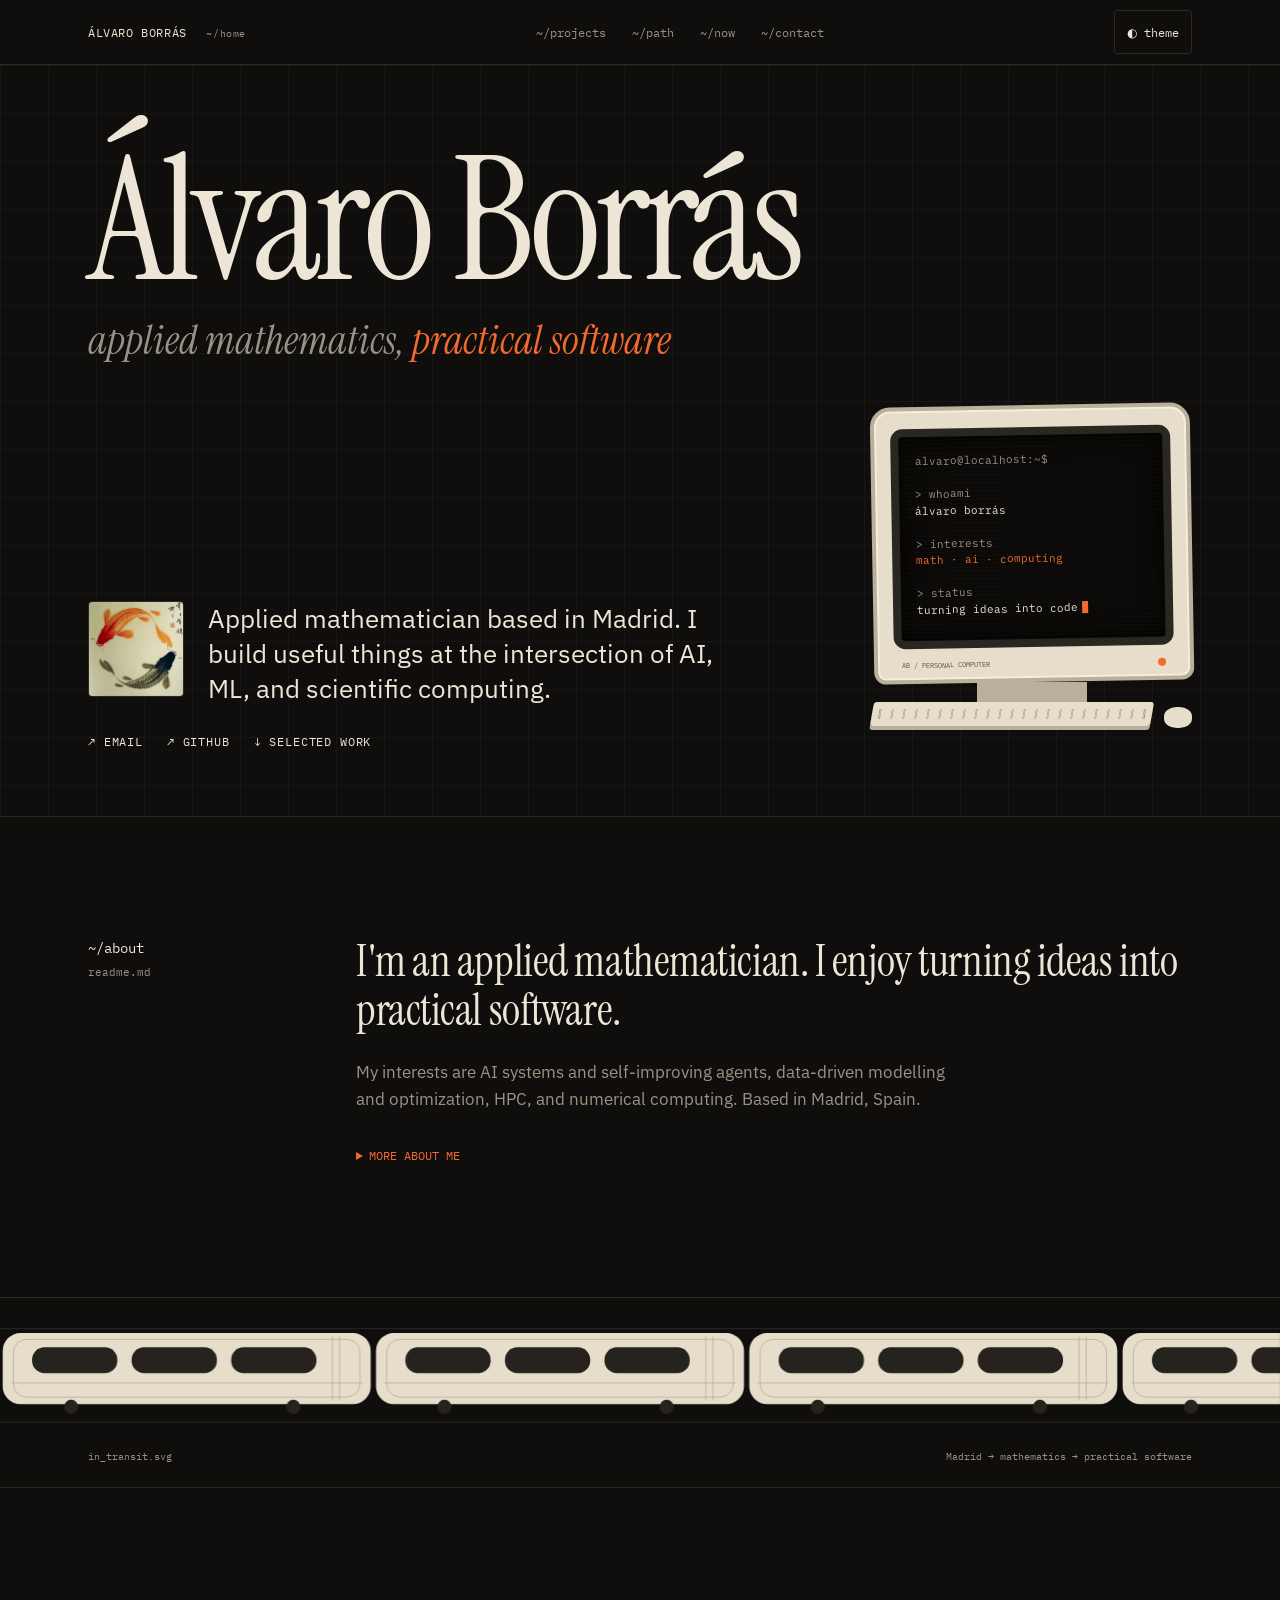
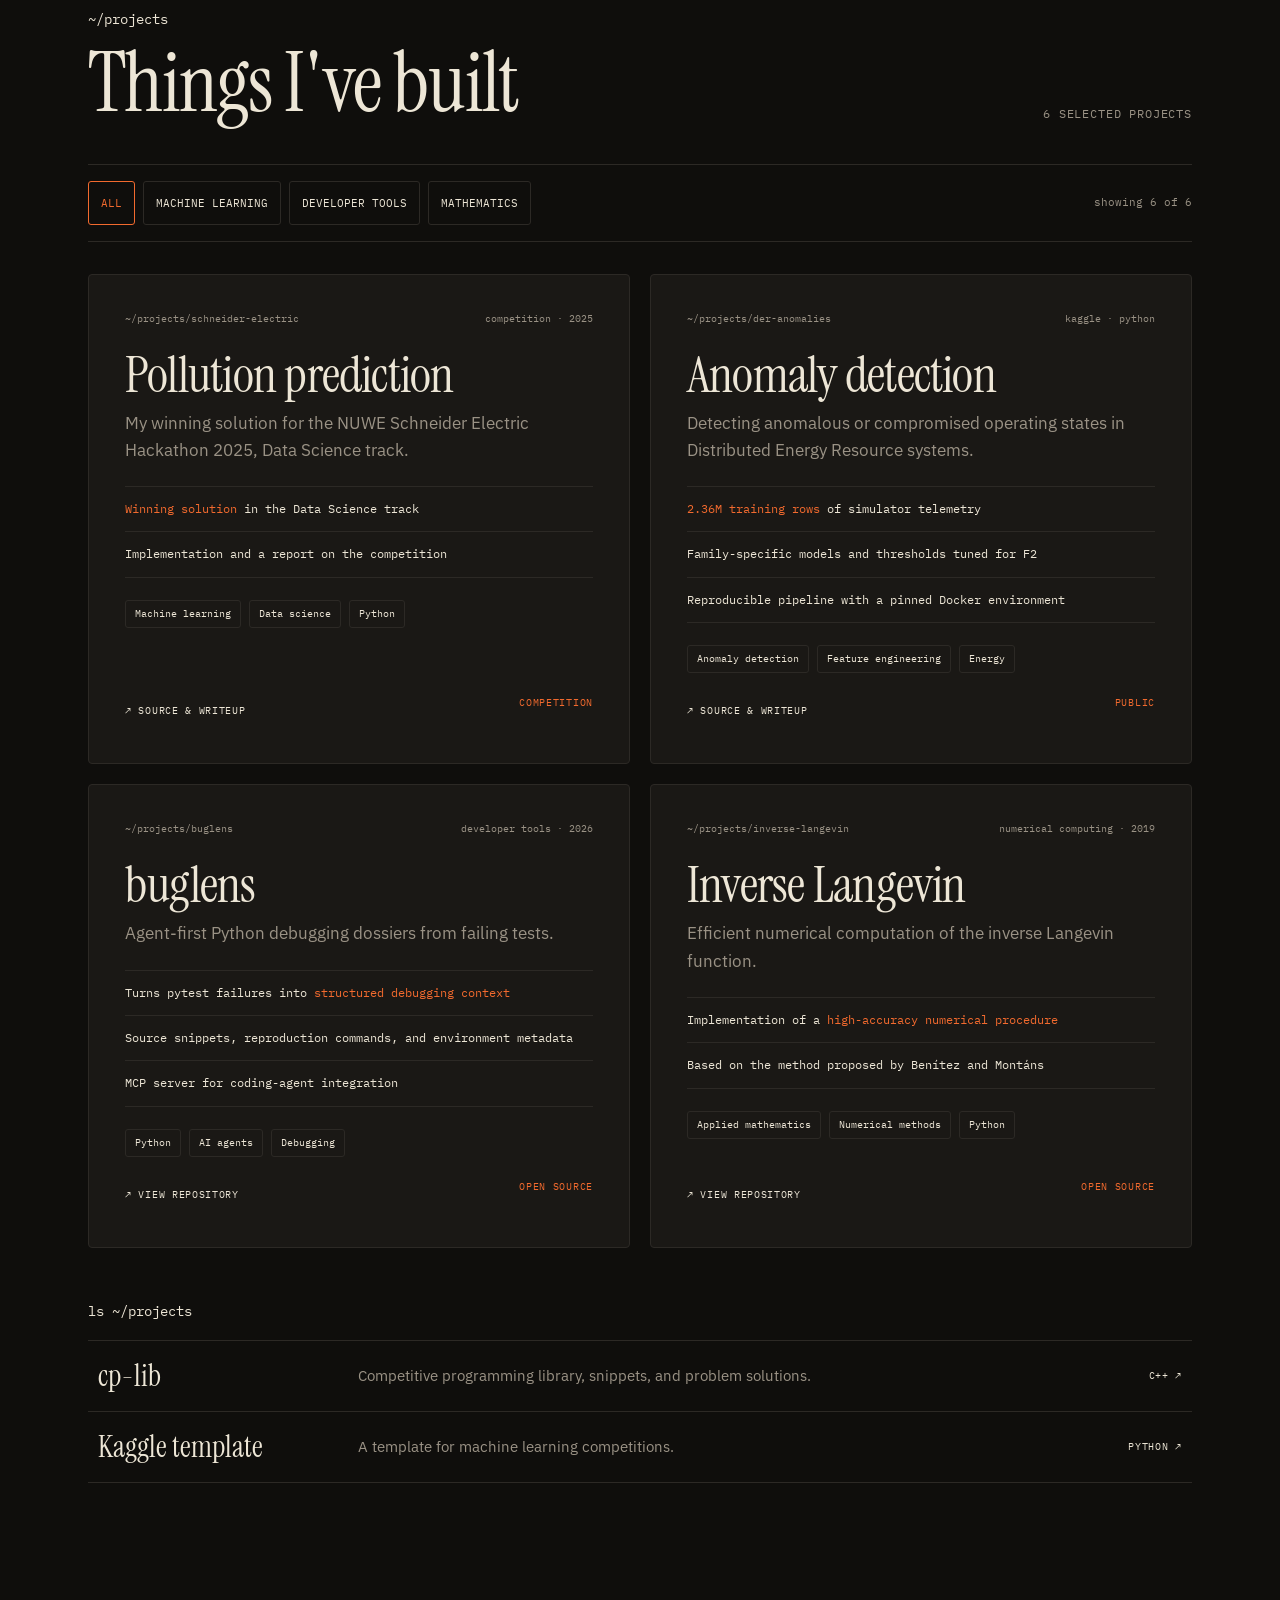
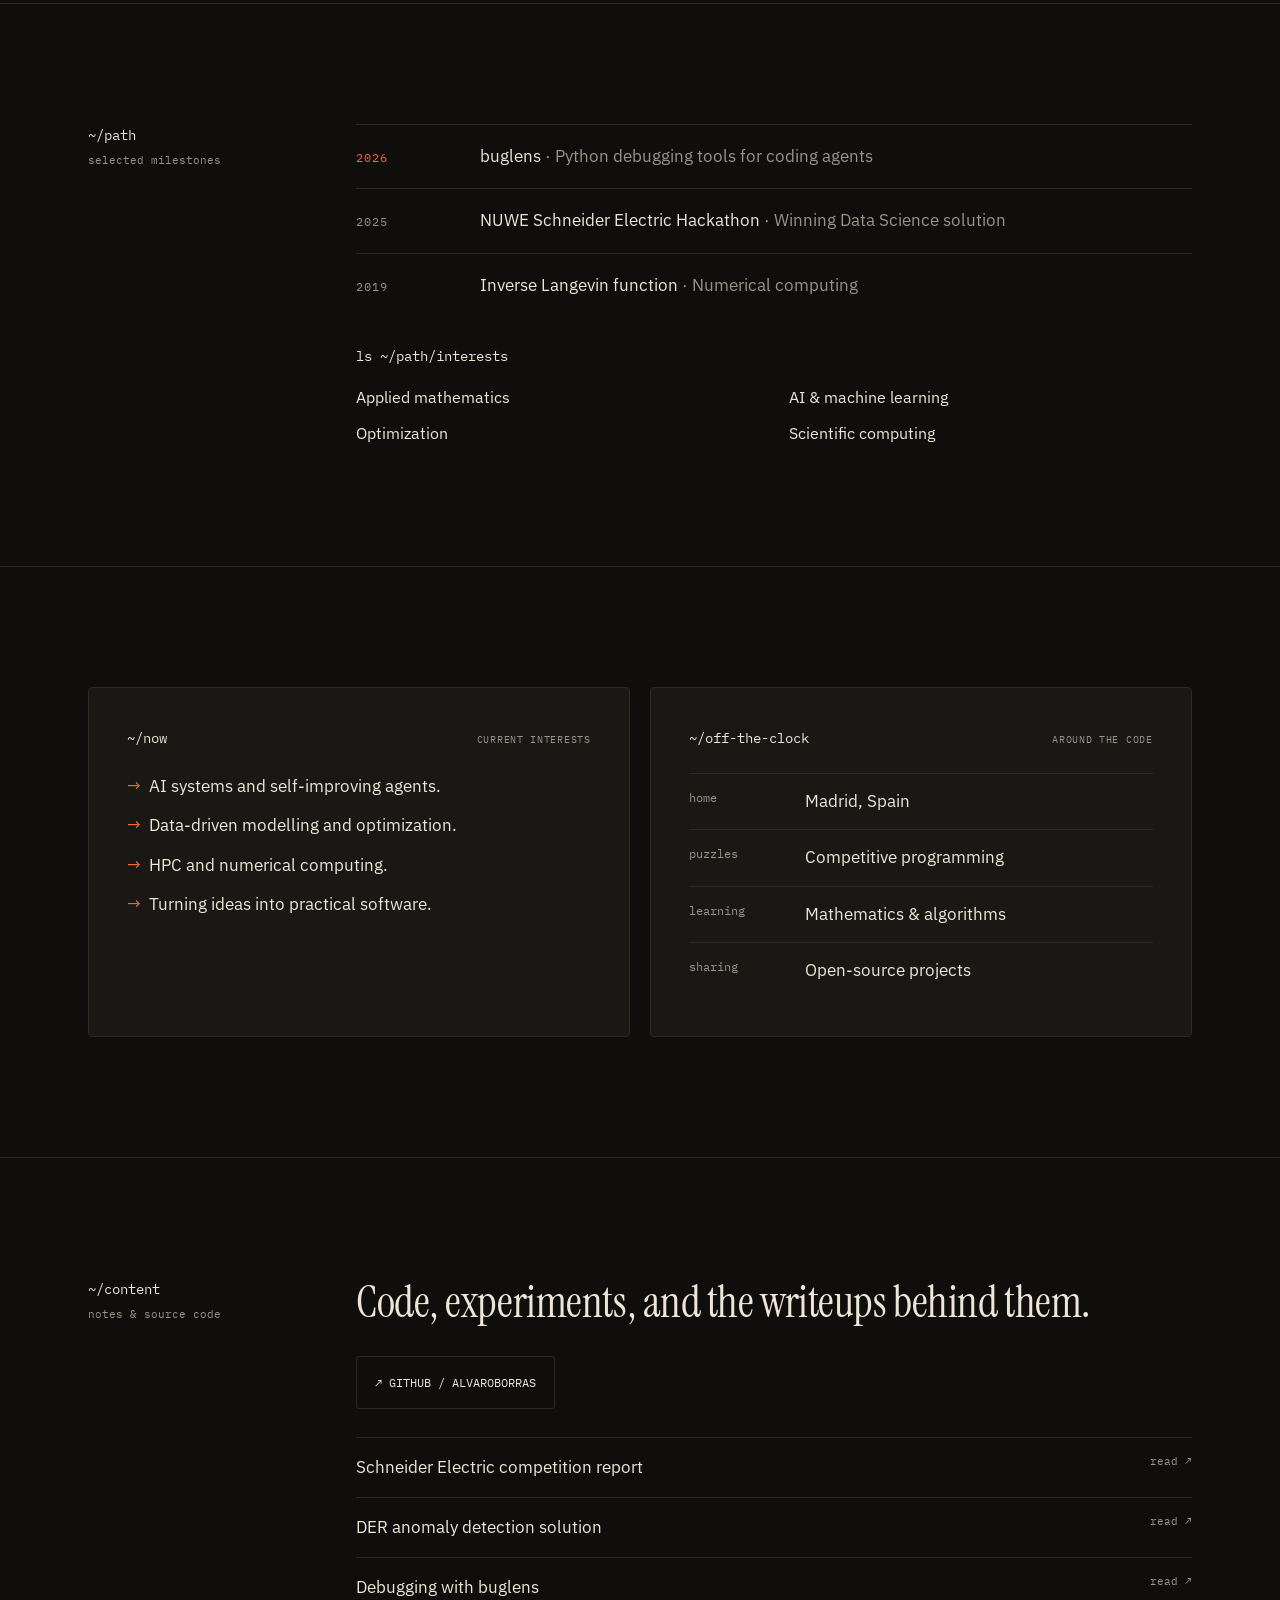
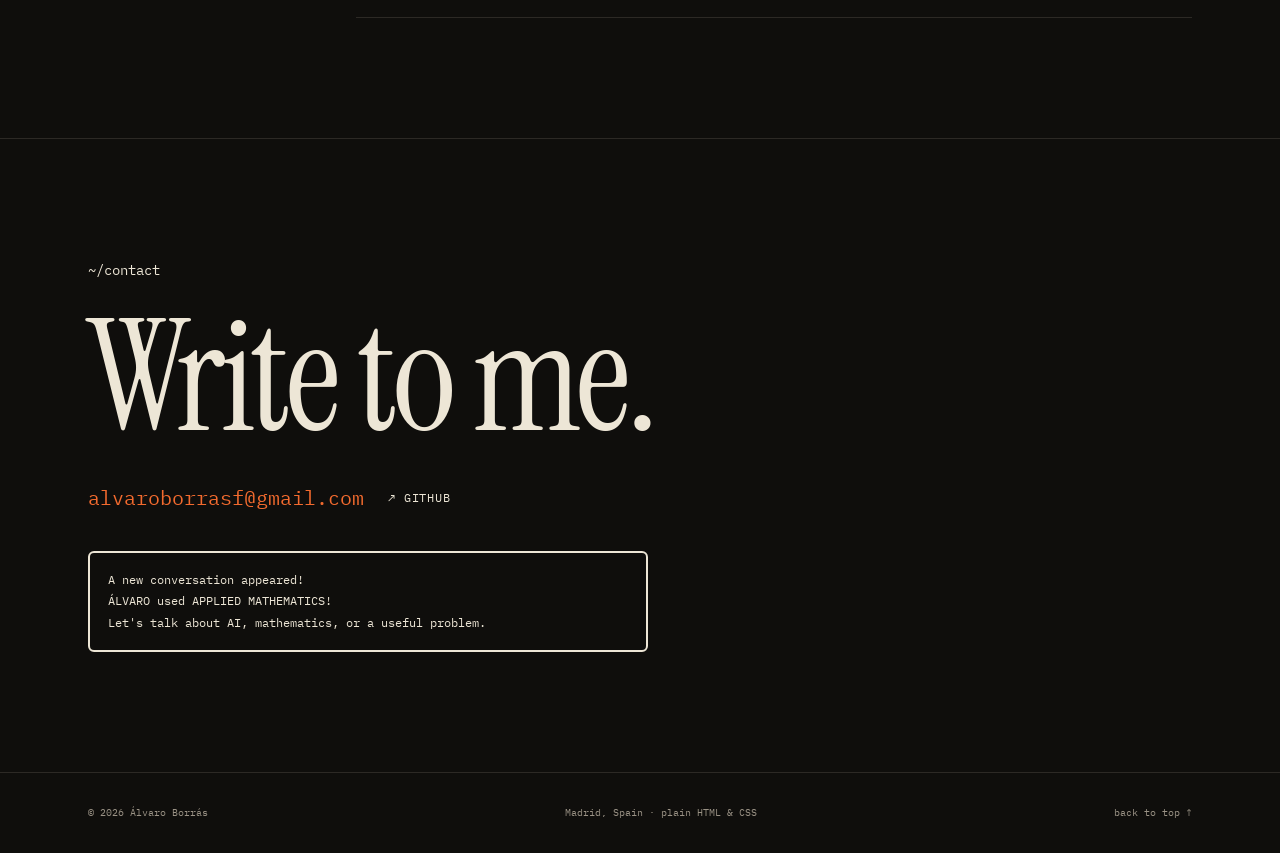
==== index.html @ 2ef7458c "Create personal website inspired by requested reference" ====
<!doctype html>
<html lang="en">
<head>
  <meta charset="utf-8">
  <meta name="viewport" content="width=device-width, initial-scale=1">
  <meta name="description" content="Álvaro Borrás, applied mathematician in Madrid. AI, machine learning, scientific computing, and practical software.">
  <meta name="theme-color" content="#0f0e0c">
  <meta property="og:title" content="Álvaro Borrás">
  <meta property="og:description" content="Applied mathematics. AI. Practical software.">
  <meta property="og:type" content="website">
  <title>Álvaro Borrás</title>
  <link rel="icon" href="favicon.svg" type="image/svg+xml">
  <link rel="stylesheet" href="style.css">
  <script src="script.js" defer></script>
</head>
<body>
  <a class="skip" href="#main">Skip to content</a>
  <header class="top">
    <div class="wrap top-inner">
      <a class="brand" href="#main">ÁLVARO BORRÁS <span class="muted">~/home</span></a>
      <nav aria-label="Main navigation"><a href="#projects">~/projects</a><a href="#path">~/path</a><a href="#now">~/now</a><a href="#contact">~/contact</a></nav>
      <button id="theme" type="button" aria-label="Use light theme" aria-pressed="false" hidden>◐ <span>theme</span></button>
    </div>
  </header>
  <main id="main">
    <section class="hero" aria-labelledby="name">
      <div class="wrap">
        <h1 id="name">Álvaro Borrás</h1>
        <p class="tagline">applied mathematics, <em>practical software</em></p>
        <div class="hero-row">
          <div class="hero-copy">
            <div class="lede-row"><img class="portrait" src="assets/avatar.jpg" alt="Álvaro Borrás's GitHub avatar" width="96" height="96"><p class="lede">Applied mathematician based in Madrid. I build useful things at the intersection of AI, ML, and scientific computing.</p></div>
            <div class="links"><a href="mailto:alvaroborrasf@gmail.com">↗ email</a><a href="https://github.com/alvaroborras">↗ github</a><a href="#projects">↓ selected work</a></div>
          </div>
          <div class="computer" aria-label="Retro computer displaying Álvaro's profile" role="img">
            <div class="monitor"><div class="screen"><span class="muted">alvaro@localhost:~$</span><br><br><span class="muted">&gt; whoami</span><br>álvaro borrás<br><br><span class="muted">&gt; interests</span><br><span class="accent">math · ai · computing</span><br><br><span class="muted">&gt; status</span><br>turning ideas into code<span class="cursor"></span></div><div class="monitor-bottom"><span>AB / PERSONAL COMPUTER</span><i></i></div></div>
            <div class="stand"></div><div class="keyboard"></div><div class="mouse"></div>
          </div>
        </div>
      </div>
    </section>
    <section id="about" class="sec" aria-labelledby="about-title">
      <div class="wrap split"><div class="section-label"><h2 id="about-title">~/about</h2><span>readme.md</span></div><div>
        <p class="about-lead">I'm an applied mathematician. I enjoy turning ideas into practical software.</p>
        <p class="about-body">My interests are AI systems and self-improving agents, data-driven modelling and optimization, HPC, and numerical computing. Based in Madrid, Spain.</p>
        <details class="more"><summary>More about me</summary><ul><li>I work at the intersection of applied mathematics, AI, ML, and scientific computing.</li><li>My public projects include machine learning competitions, tools for coding agents, and numerical algorithms.</li><li>I'm interested in conversations about applied mathematics, AI, and data-driven problem solving.</li></ul></details>
      </div></div>
    </section>
    <figure class="train" aria-label="Illustration of a passenger train">
      <svg viewBox="0 0 1440 120" fill="none" aria-hidden="true"><defs><pattern id="carriage" width="420" height="100" patternUnits="userSpaceOnUse"><rect x="3" y="8" width="414" height="80" rx="20" fill="#e6decb"/><rect x="15" y="15" width="390" height="65" rx="15" stroke="#b9af9b"/><path d="M12 64h396" stroke="#b9af9b"/><g fill="#26231e"><rect x="36" y="24" width="96" height="29" rx="14"/><rect x="148" y="24" width="96" height="29" rx="14"/><rect x="260" y="24" width="96" height="29" rx="14"/></g><path d="M374 12v72M382 12v72" stroke="#b9af9b"/><circle cx="80" cy="91" r="8" fill="#26231e"/><circle cx="330" cy="91" r="8" fill="#26231e"/></pattern></defs><path d="M0 3h1440M0 108h1440" stroke="#2c2925"/><rect y="5" width="1440" height="100" fill="url(#carriage)"/></svg>
      <figcaption class="wrap"><span>in_transit.svg</span><span>Madrid → mathematics → practical software</span></figcaption>
    </figure>
    <section id="projects" class="sec" aria-labelledby="projects-title">
      <div class="wrap">
        <div class="project-heading"><div><p class="dir">~/projects</p><h2 id="projects-title" class="display">Things I've built</h2></div><span class="mono muted">6 selected projects</span></div>
        <div class="filters" id="filters" hidden aria-label="Filter projects"><button type="button" data-filter="all" aria-pressed="true">All</button><button type="button" data-filter="ml" aria-pressed="false">Machine learning</button><button type="button" data-filter="tools" aria-pressed="false">Developer tools</button><button type="button" data-filter="math" aria-pressed="false">Mathematics</button><span id="project-count" role="status">showing 6 of 6</span></div>
        <div class="grid">
          <article class="card" data-category="ml"><div class="card-top"><span>~/projects/schneider-electric</span><span>competition · 2025</span></div><div><h3>Pollution prediction</h3><p>My winning solution for the NUWE Schneider Electric Hackathon 2025, Data Science track.</p></div><div class="results"><p><strong>Winning solution</strong> in the Data Science track</p><p>Implementation and a report on the competition</p></div><div class="tags"><span>Machine learning</span><span>Data science</span><span>Python</span></div><div class="card-foot"><a href="https://github.com/alvaroborras/Schneider-Electric-pollution">↗ source & writeup</a><span class="accent">competition</span></div></article>
          <article class="card" data-category="ml"><div class="card-top"><span>~/projects/der-anomalies</span><span>kaggle · python</span></div><div><h3>Anomaly detection</h3><p>Detecting anomalous or compromised operating states in Distributed Energy Resource systems.</p></div><div class="results"><p><strong>2.36M training rows</strong> of simulator telemetry</p><p>Family-specific models and thresholds tuned for F2</p><p>Reproducible pipeline with a pinned Docker environment</p></div><div class="tags"><span>Anomaly detection</span><span>Feature engineering</span><span>Energy</span></div><div class="card-foot"><a href="https://github.com/alvaroborras/Anomaly-Detection-DER-Systems">↗ source & writeup</a><span class="accent">public</span></div></article>
          <article class="card" data-category="tools"><div class="card-top"><span>~/projects/buglens</span><span>developer tools · 2026</span></div><div><h3>buglens</h3><p>Agent-first Python debugging dossiers from failing tests.</p></div><div class="results"><p>Turns pytest failures into <strong>structured debugging context</strong></p><p>Source snippets, reproduction commands, and environment metadata</p><p>MCP server for coding-agent integration</p></div><div class="tags"><span>Python</span><span>AI agents</span><span>Debugging</span></div><div class="card-foot"><a href="https://github.com/alvaroborras/buglens">↗ view repository</a><span class="accent">open source</span></div></article>
          <article class="card" data-category="math"><div class="card-top"><span>~/projects/inverse-langevin</span><span>numerical computing · 2019</span></div><div><h3>Inverse Langevin</h3><p>Efficient numerical computation of the inverse Langevin function.</p></div><div class="results"><p>Implementation of a <strong>high-accuracy numerical procedure</strong></p><p>Based on the method proposed by Benítez and Montáns</p></div><div class="tags"><span>Applied mathematics</span><span>Numerical methods</span><span>Python</span></div><div class="card-foot"><a href="https://github.com/alvaroborras/inverse-langevin">↗ view repository</a><span class="accent">open source</span></div></article>
        </div>
        <div class="project-list"><p class="dir">ls ~/projects</p><a class="project-row" data-category="tools" href="https://github.com/alvaroborras/cp-lib"><span class="project-name">cp-lib</span><span>Competitive programming library, snippets, and problem solutions.</span><span class="mono">C++ ↗</span></a><a class="project-row" data-category="ml" href="https://github.com/alvaroborras/kaggle-template"><span class="project-name">Kaggle template</span><span>A template for machine learning competitions.</span><span class="mono">Python ↗</span></a></div>
      </div>
    </section>
    <section id="path" class="sec" aria-labelledby="path-title"><div class="wrap split"><div class="section-label"><h2 id="path-title">~/path</h2><span>selected milestones</span></div><div><div class="path-row"><span class="accent mono">2026</span><div>buglens <span class="muted">· Python debugging tools for coding agents</span></div></div><div class="path-row"><span class="mono muted">2025</span><div>NUWE Schneider Electric Hackathon <span class="muted">· Winning Data Science solution</span></div></div><div class="path-row"><span class="mono muted">2019</span><div>Inverse Langevin function <span class="muted">· Numerical computing</span></div></div><p class="dir path-note">ls ~/path/interests</p><div class="interest-list"><span>Applied mathematics</span><span>AI & machine learning</span><span>Optimization</span><span>Scientific computing</span></div></div></div></section>
    <section id="now" class="sec" aria-labelledby="now-title"><div class="wrap twin"><div class="panel"><div class="panel-heading"><h2 id="now-title" class="dir">~/now</h2><span class="mono muted">current interests</span></div><ul class="now-list"><li>AI systems and self-improving agents.</li><li>Data-driven modelling and optimization.</li><li>HPC and numerical computing.</li><li>Turning ideas into practical software.</li></ul></div><div class="panel"><div class="panel-heading"><h2 class="dir">~/off-the-clock</h2><span class="mono muted">around the code</span></div><dl class="kv"><div><dt>home</dt><dd>Madrid, Spain</dd></div><div><dt>puzzles</dt><dd>Competitive programming</dd></div><div><dt>learning</dt><dd>Mathematics & algorithms</dd></div><div><dt>sharing</dt><dd>Open-source projects</dd></div></dl></div></div></section>
    <section id="content" class="sec" aria-labelledby="content-title"><div class="wrap split"><div class="section-label"><h2 id="content-title">~/content</h2><span>notes & source code</span></div><div><p class="about-lead">Code, experiments, and the writeups behind them.</p><a class="social" href="https://github.com/alvaroborras">↗ github / alvaroborras</a><div class="writing"><a href="https://github.com/alvaroborras/Schneider-Electric-pollution/blob/main/report.md">Schneider Electric competition report <span>read ↗</span></a><a href="https://github.com/alvaroborras/Anomaly-Detection-DER-Systems/blob/main/docs/writeup.md">DER anomaly detection solution <span>read ↗</span></a><a href="https://github.com/alvaroborras/buglens#readme">Debugging with buglens <span>read ↗</span></a></div></div></div></section>
    <section id="contact" class="sec contact" aria-labelledby="contact-title"><div class="wrap"><p class="dir">~/contact</p><h2 id="contact-title">Write to me.</h2><div class="mail"><a href="mailto:alvaroborrasf@gmail.com">alvaroborrasf@gmail.com</a><a class="mono" href="https://github.com/alvaroborras">↗ github</a></div><div class="battle">A new conversation appeared!<br>ÁLVARO used APPLIED MATHEMATICS!<br>Let's talk about AI, mathematics, or a useful problem.</div></div></section>
  </main>
  <footer><div class="wrap"><span>© 2026 Álvaro Borrás</span><span>Madrid, Spain · plain HTML & CSS</span><a href="#main">back to top ↑</a></div></footer>
</body>
</html>
---- style.css ----
@font-face{font-family:Instrument Serif;src:url(assets/serif.ttf) format('truetype');font-display:swap}
@font-face{font-family:Instrument Serif;src:url(assets/serif-italic.ttf) format('truetype');font-style:italic;font-display:swap}
@font-face{font-family:IBM Plex Sans;src:url(assets/sans.ttf) format('truetype');font-display:swap}
@font-face{font-family:IBM Plex Mono;src:url(assets/mono.ttf) format('truetype');font-display:swap}
:root{color-scheme:dark;--bg:#0f0e0c;--surface:#1a1815;--ink:#ede6d6;--muted:#9a9285;--line:#2c2925;--accent:#f26a2e;--grid:#ede6d609;--serif:'Instrument Serif',Georgia,serif;--sans:'IBM Plex Sans',Arial,sans-serif;--mono:'IBM Plex Mono',monospace}
:root[data-theme=light]{color-scheme:light;--bg:#f2ede3;--surface:#e9e2d4;--ink:#161412;--muted:#6b645a;--line:#d6cdbc;--accent:#ae4216;--grid:#1614120d}
*{box-sizing:border-box}html{scroll-behavior:smooth;scroll-padding-top:84px}body{margin:0;background:var(--bg);color:var(--ink);font:17px/1.6 var(--sans);-webkit-font-smoothing:antialiased}a{color:inherit;text-decoration:none}a:hover{color:var(--accent)}button{font:inherit;color:inherit;cursor:pointer}button:hover{border-color:var(--accent)}:focus-visible{outline:2px solid var(--accent);outline-offset:5px}[hidden]{display:none!important}h1,h2,h3,p,figure{margin:0}h1,h2,h3{font-weight:400}section{border-bottom:1px solid var(--line)}.wrap{max-width:1200px;margin-inline:auto;padding-inline:clamp(20px,5vw,48px)}.muted{color:var(--muted)}.accent{color:var(--accent)}.mono,.dir,.section-label,.links,.tags,.card-top,.card-foot,.filters,.train figcaption,footer{font-family:var(--mono);font-size:12px}.mono,.links,.card-foot{text-transform:uppercase;letter-spacing:.07em}.dir{font-size:14px}.skip{position:absolute;top:-100px;left:10px;z-index:100;background:var(--accent);color:var(--bg);padding:10px}.skip:focus{top:10px}.top{position:sticky;top:0;z-index:10;background:var(--bg);border-bottom:1px solid var(--line)}.top-inner{min-height:64px;display:flex;align-items:center;justify-content:space-between;gap:20px}.brand{font:12px var(--mono);letter-spacing:.05em}.brand span{margin-left:12px;font-size:10px}nav{display:flex;gap:26px;font:12px var(--mono);color:var(--muted)}#theme{border:1px solid var(--line);background:transparent;border-radius:3px;min-height:44px;padding:0 12px;font:12px var(--mono)}
.hero{background-image:linear-gradient(var(--grid) 1px,transparent 1px),linear-gradient(90deg,var(--grid) 1px,transparent 1px);background-size:48px 48px}.hero>.wrap{padding-block:78px 64px}h1{font:clamp(64px,13.5vw,176px)/.9 var(--serif);letter-spacing:-.035em}.tagline{font:italic clamp(26px,3.4vw,40px)/1.15 var(--serif);color:var(--muted);margin-top:18px}.tagline em{color:var(--accent)}.hero-row{display:flex;justify-content:space-between;align-items:flex-end;gap:40px;margin-top:42px}.hero-copy{max-width:640px}.lede-row{display:grid;grid-template-columns:96px 1fr;gap:24px;align-items:start}.portrait{width:96px;height:96px;object-fit:cover;border:1px solid var(--line);border-radius:4px}.lede{font-size:clamp(20px,2.2vw,26px);line-height:1.35}.links{display:flex;flex-wrap:wrap;gap:24px;margin-top:26px}.computer{width:320px;flex-shrink:0;position:relative;padding-bottom:26px}.monitor{background:#e6decb;border:4px solid #b9af9b;border-radius:20px 20px 12px 12px;padding:18px 16px 10px;transform:rotate(-1deg);box-shadow:inset 0 0 0 2px #f5eedf}.screen{border:8px solid #2a2722;border-radius:12px;background:#0b0a08;color:#ede6d6;min-height:220px;padding:16px;font:11px/1.5 var(--mono);box-shadow:inset 0 0 24px #000;position:relative}.screen:after{content:'';position:absolute;inset:0;pointer-events:none;background:repeating-linear-gradient(transparent 0 3px,#ffffff04 3px 4px)}.screen .muted{color:#9a9285}.screen .accent{color:#f26a2e}.monitor-bottom{display:flex;justify-content:space-between;align-items:center;padding:12px 8px 0;color:#5c5447;font:7px var(--mono)}.monitor-bottom i{width:8px;height:8px;background:#f26a2e;border-radius:50%}.stand{height:20px;background:#b9af9b;width:110px;margin:auto}.keyboard{background:repeating-linear-gradient(90deg,#c2b8a4 0 2px,#e6decb 2px 12px);border:7px solid #e6decb;border-radius:3px;width:280px;height:24px;transform:skew(-10deg);box-shadow:0 4px #b9af9b}.mouse{position:absolute;bottom:24px;right:0;width:28px;height:21px;border-radius:45%;background:#e6decb}.cursor{display:inline-block;width:6px;height:12px;background:#f26a2e;vertical-align:-2px;margin-left:4px;animation:blink 1.1s step-end infinite}@keyframes blink{50%{opacity:0}}
.sec{padding-block:clamp(70px,10vw,120px)}.split{display:grid;grid-template-columns:220px minmax(0,1fr);gap:48px}.section-label h2{font-size:14px}.section-label span{display:block;color:var(--muted);font-size:11px;margin-top:5px}.about-lead{font:clamp(30px,3.6vw,44px)/1.12 var(--serif);letter-spacing:-.01em}.about-body{max-width:62ch;color:var(--muted);margin-top:24px}.more{margin-top:20px}.more summary{font:12px var(--mono);text-transform:uppercase;color:var(--accent);cursor:pointer;min-height:44px;align-content:center}.more ul{list-style:none;margin:8px 0 0;padding:0;color:var(--muted)}.more li{padding:12px 0;border-top:1px solid var(--line)}.train{overflow:hidden;border-bottom:1px solid var(--line);padding:28px 0 22px}.train svg{display:block;width:100%;min-width:760px;height:auto}.train figcaption{display:flex;justify-content:space-between;gap:16px;margin-top:16px;color:var(--muted);font-size:10px}.project-heading{display:flex;justify-content:space-between;align-items:flex-end;gap:24px}.display{font:clamp(48px,6.5vw,84px)/.95 var(--serif);letter-spacing:-.02em;margin-top:14px}.filters{display:flex;flex-wrap:wrap;align-items:center;gap:8px;border-block:1px solid var(--line);margin-top:40px;padding-block:16px}.filters button{background:transparent;border:1px solid var(--line);border-radius:3px;min-height:44px;padding:6px 12px;font:11px var(--mono);text-transform:uppercase}.filters button[aria-pressed=true]{color:var(--accent);border-color:var(--accent)}#project-count{margin-left:auto;color:var(--muted);font-size:11px}.grid{display:grid;grid-template-columns:repeat(2,minmax(0,1fr));gap:20px;margin-top:32px}.card{background:var(--surface);border:1px solid var(--line);border-radius:4px;padding:clamp(24px,3vw,36px);display:flex;flex-direction:column;gap:22px;transition:transform .2s,border-color .2s}.card:hover{transform:translateY(-3px);border-color:var(--accent)}.card-top{display:flex;justify-content:space-between;flex-wrap:wrap;gap:6px;color:var(--muted);font-size:10px}.card h3{font:clamp(38px,4vw,52px)/1 var(--serif);letter-spacing:-.015em}.card>div>p{margin-top:10px;color:var(--muted)}.results{font:12px/1.7 var(--mono)}.results p{border-top:1px solid var(--line);padding:12px 0;margin:0!important;color:var(--ink)!important}.results p:last-child{border-bottom:1px solid var(--line)}.results strong{font-weight:400;color:var(--accent)}.tags{display:flex;flex-wrap:wrap;gap:8px;font-size:10px}.tags span{border:1px solid var(--line);border-radius:3px;padding:5px 9px}.card-foot{display:flex;justify-content:space-between;flex-wrap:wrap;gap:12px;margin-top:auto;font-size:10px}.card-foot a{padding-block:8px}.project-list{margin-top:52px}.project-list>.dir{margin-bottom:18px}.project-row{display:grid;grid-template-columns:240px 1fr 90px;align-items:center;gap:20px;border-top:1px solid var(--line);padding:20px 10px}.project-row:last-child{border-bottom:1px solid var(--line)}.project-name{font:30px/1 var(--serif)}.project-row>span:nth-child(2){font-size:15px;color:var(--muted)}.project-row .mono{text-align:right;font-size:10px}.path-row{display:grid;grid-template-columns:100px 1fr;gap:24px;align-items:baseline;border-top:1px solid var(--line);padding:18px 0}.path-row:last-of-type{border-bottom:1px solid var(--line)}.path-note{margin-top:28px}.interest-list{display:grid;grid-template-columns:1fr 1fr;gap:10px 30px;margin-top:18px;font-size:16px}.twin{display:grid;grid-template-columns:1fr 1fr;gap:20px}.panel{padding:clamp(24px,3vw,40px);background:var(--surface);border:1px solid var(--line);border-radius:4px}.panel-heading{display:flex;justify-content:space-between;flex-wrap:wrap;gap:12px;align-items:baseline}.panel-heading .mono{font-size:10px}.now-list{list-style:none;padding:0;margin:24px 0 0}.now-list li{margin-top:12px;padding-left:22px;position:relative}.now-list li:before{content:'→';position:absolute;left:0;color:var(--accent)}.kv{margin:24px 0 0}.kv div{display:grid;grid-template-columns:100px 1fr;gap:16px;border-top:1px solid var(--line);padding:14px 0}.kv dt{font:12px/1.6 var(--mono);color:var(--muted)}.kv dd{margin:0}.social{display:inline-block;border:1px solid var(--line);border-radius:3px;padding:18px;margin-top:28px;font:12px var(--mono);text-transform:uppercase}.writing{margin-top:28px}.writing a{display:flex;justify-content:space-between;gap:16px;border-top:1px solid var(--line);padding:16px 0}.writing a:last-child{border-bottom:1px solid var(--line)}.writing span{color:var(--muted);font:11px var(--mono);white-space:nowrap}.contact h2{font:clamp(64px,12vw,168px)/.9 var(--serif);letter-spacing:-.03em;margin-top:28px}.mail{display:flex;flex-wrap:wrap;align-items:center;gap:24px;margin-top:36px}.mail>a:first-child{font:clamp(15px,2vw,20px) var(--mono);color:var(--accent);overflow-wrap:anywhere}.battle{border:2px solid var(--ink);border-radius:6px;max-width:560px;margin-top:40px;padding:16px 18px;font:12px/1.8 var(--mono)}footer .wrap{display:flex;flex-wrap:wrap;justify-content:space-between;gap:16px;min-height:80px;align-items:center;padding-block:20px;color:var(--muted);font-size:10px}
@media(max-width:900px){nav{gap:14px}.brand span{display:none}.split{grid-template-columns:1fr;gap:24px}.hero-row{align-items:center}.hero-copy{max-width:500px}.computer{width:260px}.screen{font-size:9px;padding:10px;min-height:195px}.keyboard{width:220px}.lede-row{grid-template-columns:64px 1fr;gap:16px}.portrait{width:64px;height:64px}.project-row{grid-template-columns:170px 1fr 65px}}
@media(max-width:650px){nav{display:none}.top-inner{min-height:60px}.hero>.wrap{padding-block:50px 40px}.hero-row{flex-direction:column;align-items:flex-start;gap:36px}.computer{align-self:center;width:280px}.screen{font-size:10px}.keyboard{width:240px}.grid,.twin{grid-template-columns:1fr}.project-heading{align-items:flex-start;flex-direction:column;gap:14px}.project-row{grid-template-columns:1fr auto;gap:10px}.project-row>span:nth-child(2){grid-row:2;grid-column:1/-1}.project-row .mono{grid-row:1;grid-column:2}.train figcaption{flex-direction:column;gap:6px}.path-row{grid-template-columns:1fr;gap:4px}.interest-list{grid-template-columns:1fr}.writing a{font-size:15px}.filters #project-count{width:100%;margin:8px 0 0}.mail{gap:16px}.battle{font-size:11px}}
@media(prefers-reduced-motion:reduce){html{scroll-behavior:auto}*,*:before,*:after{animation:none!important;transition:none!important}}
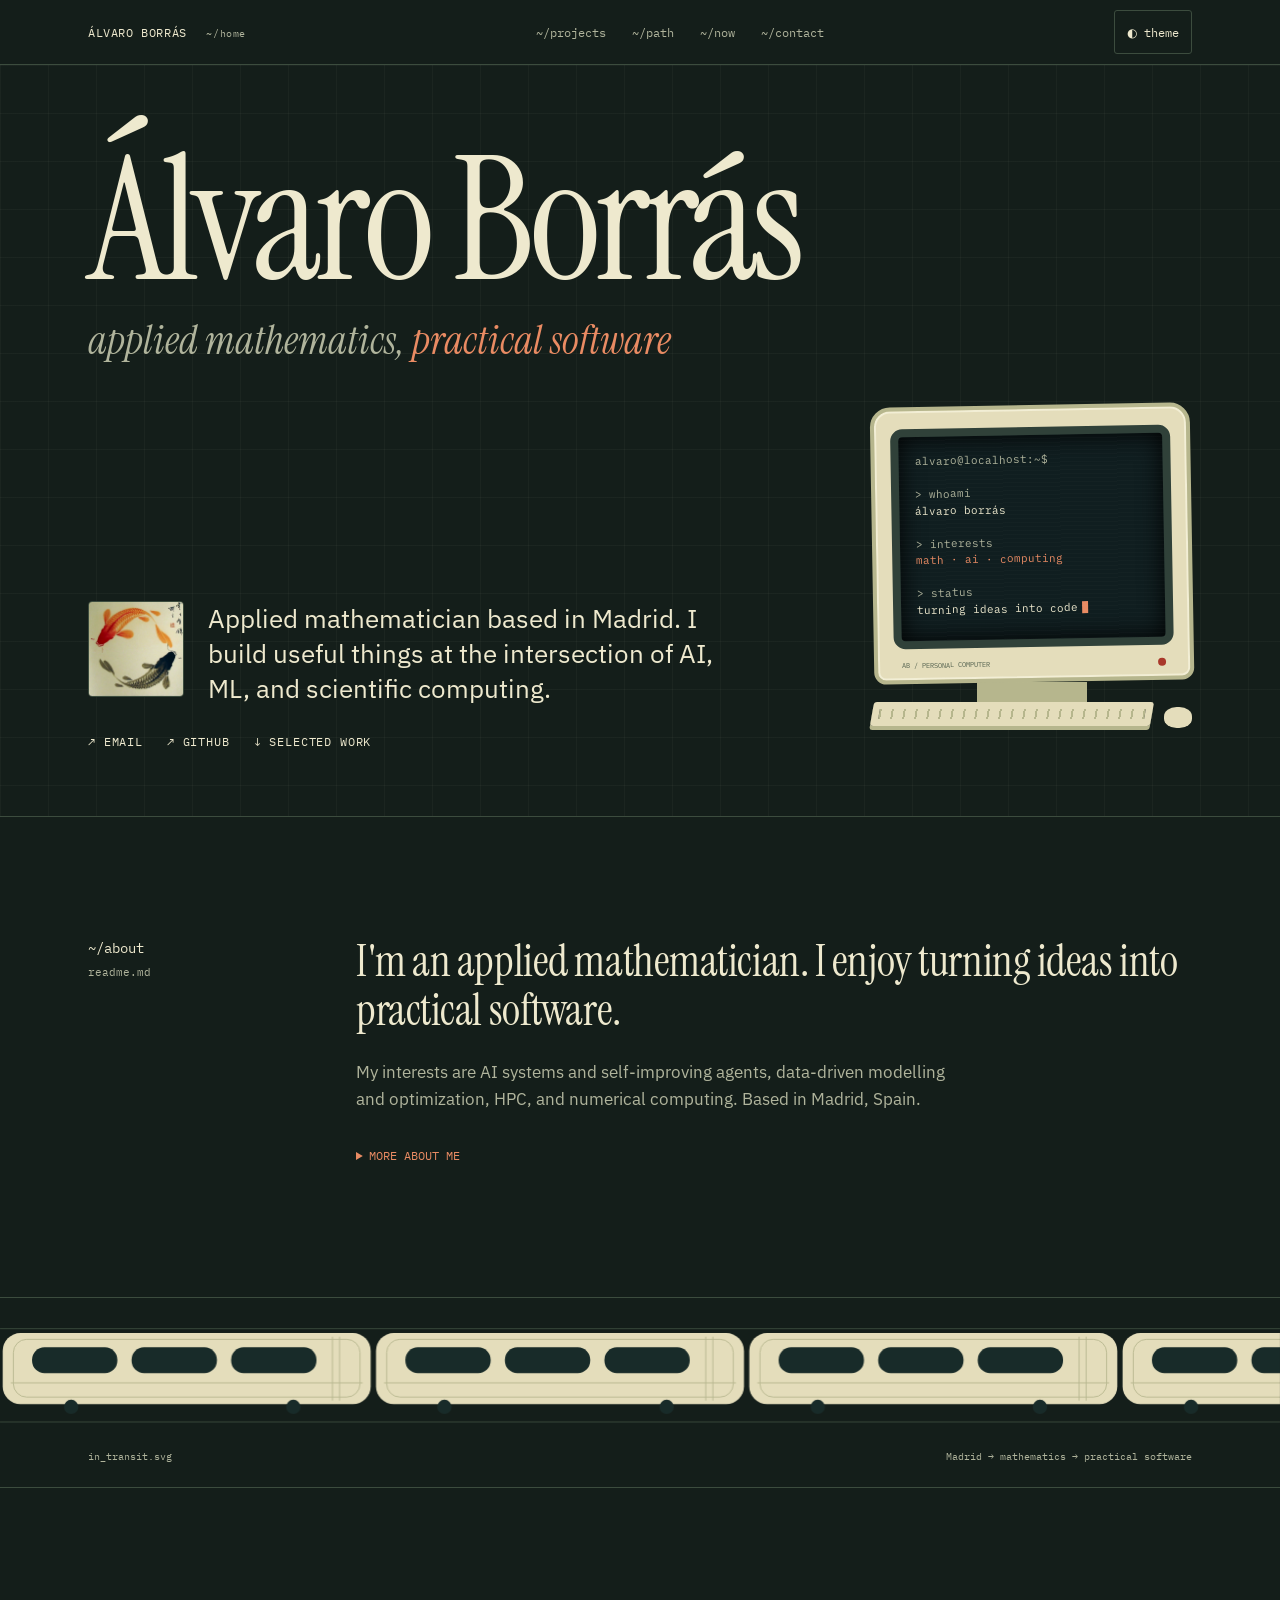
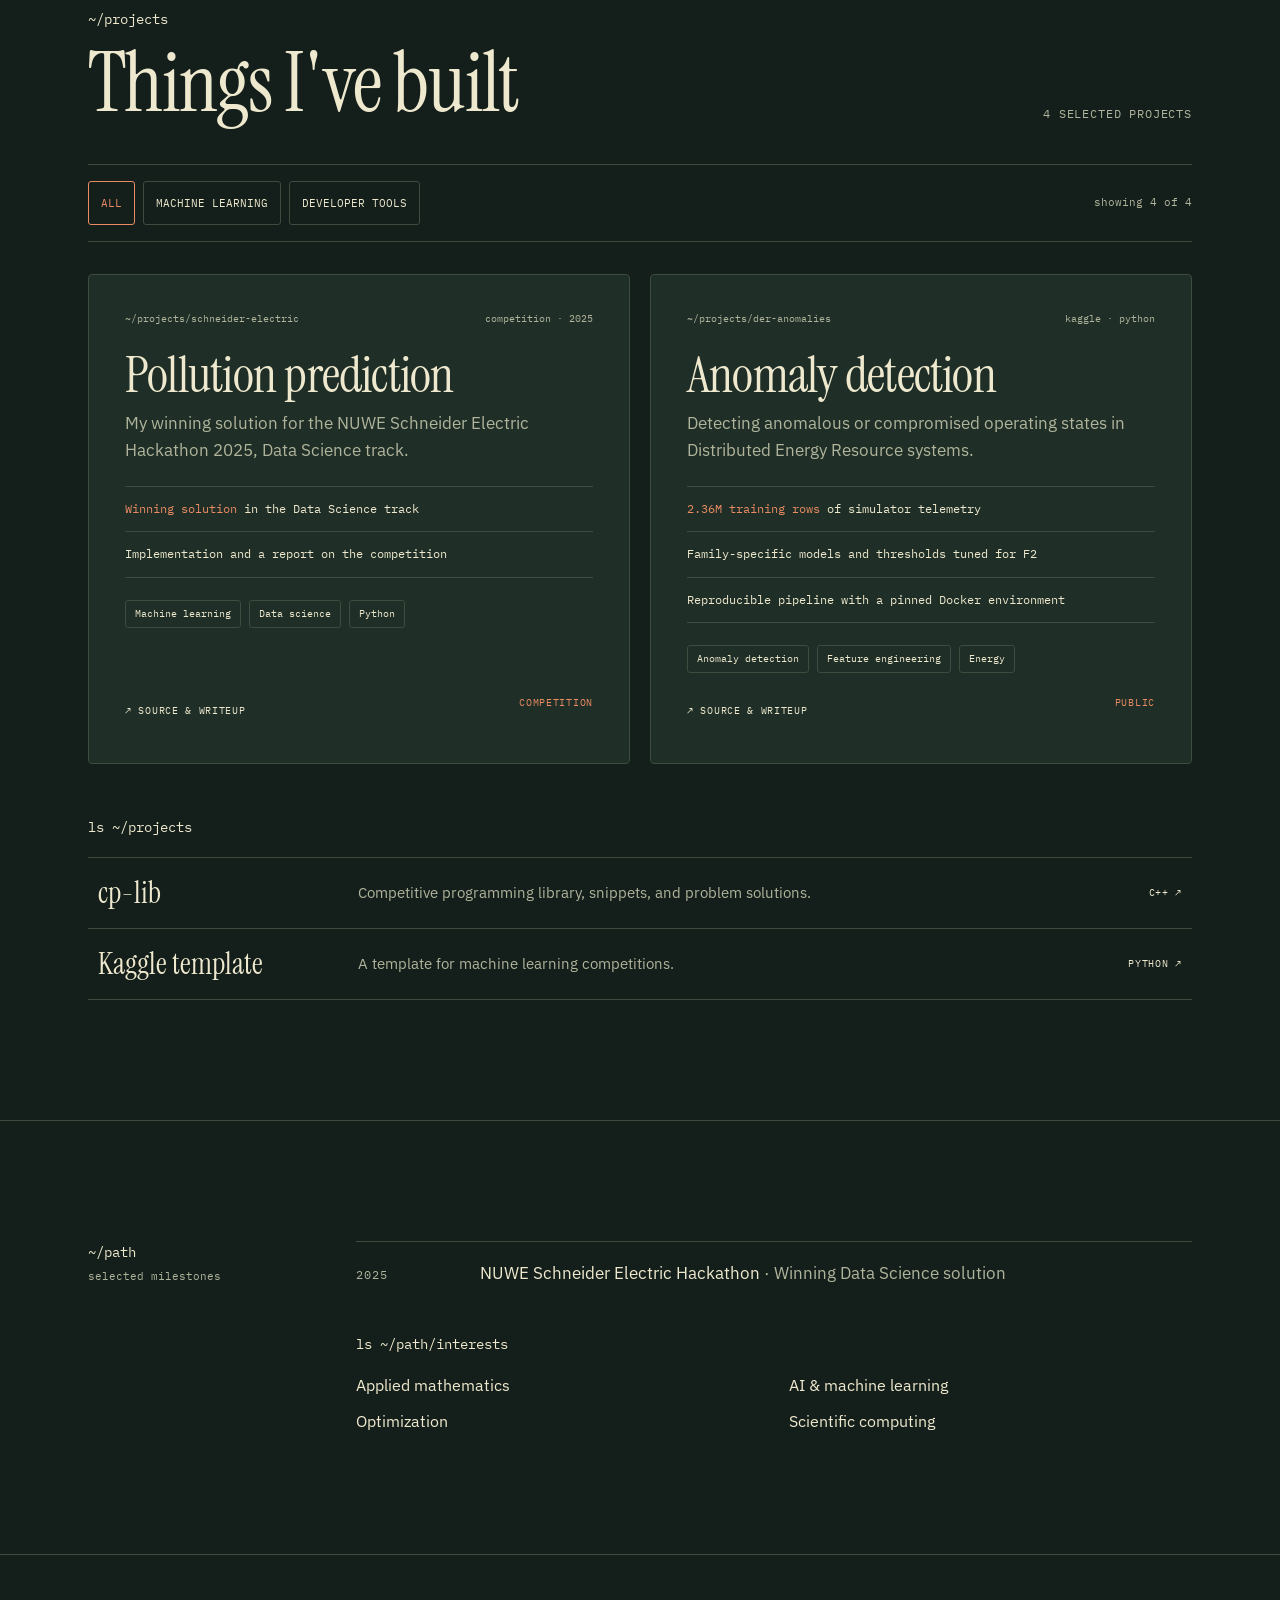
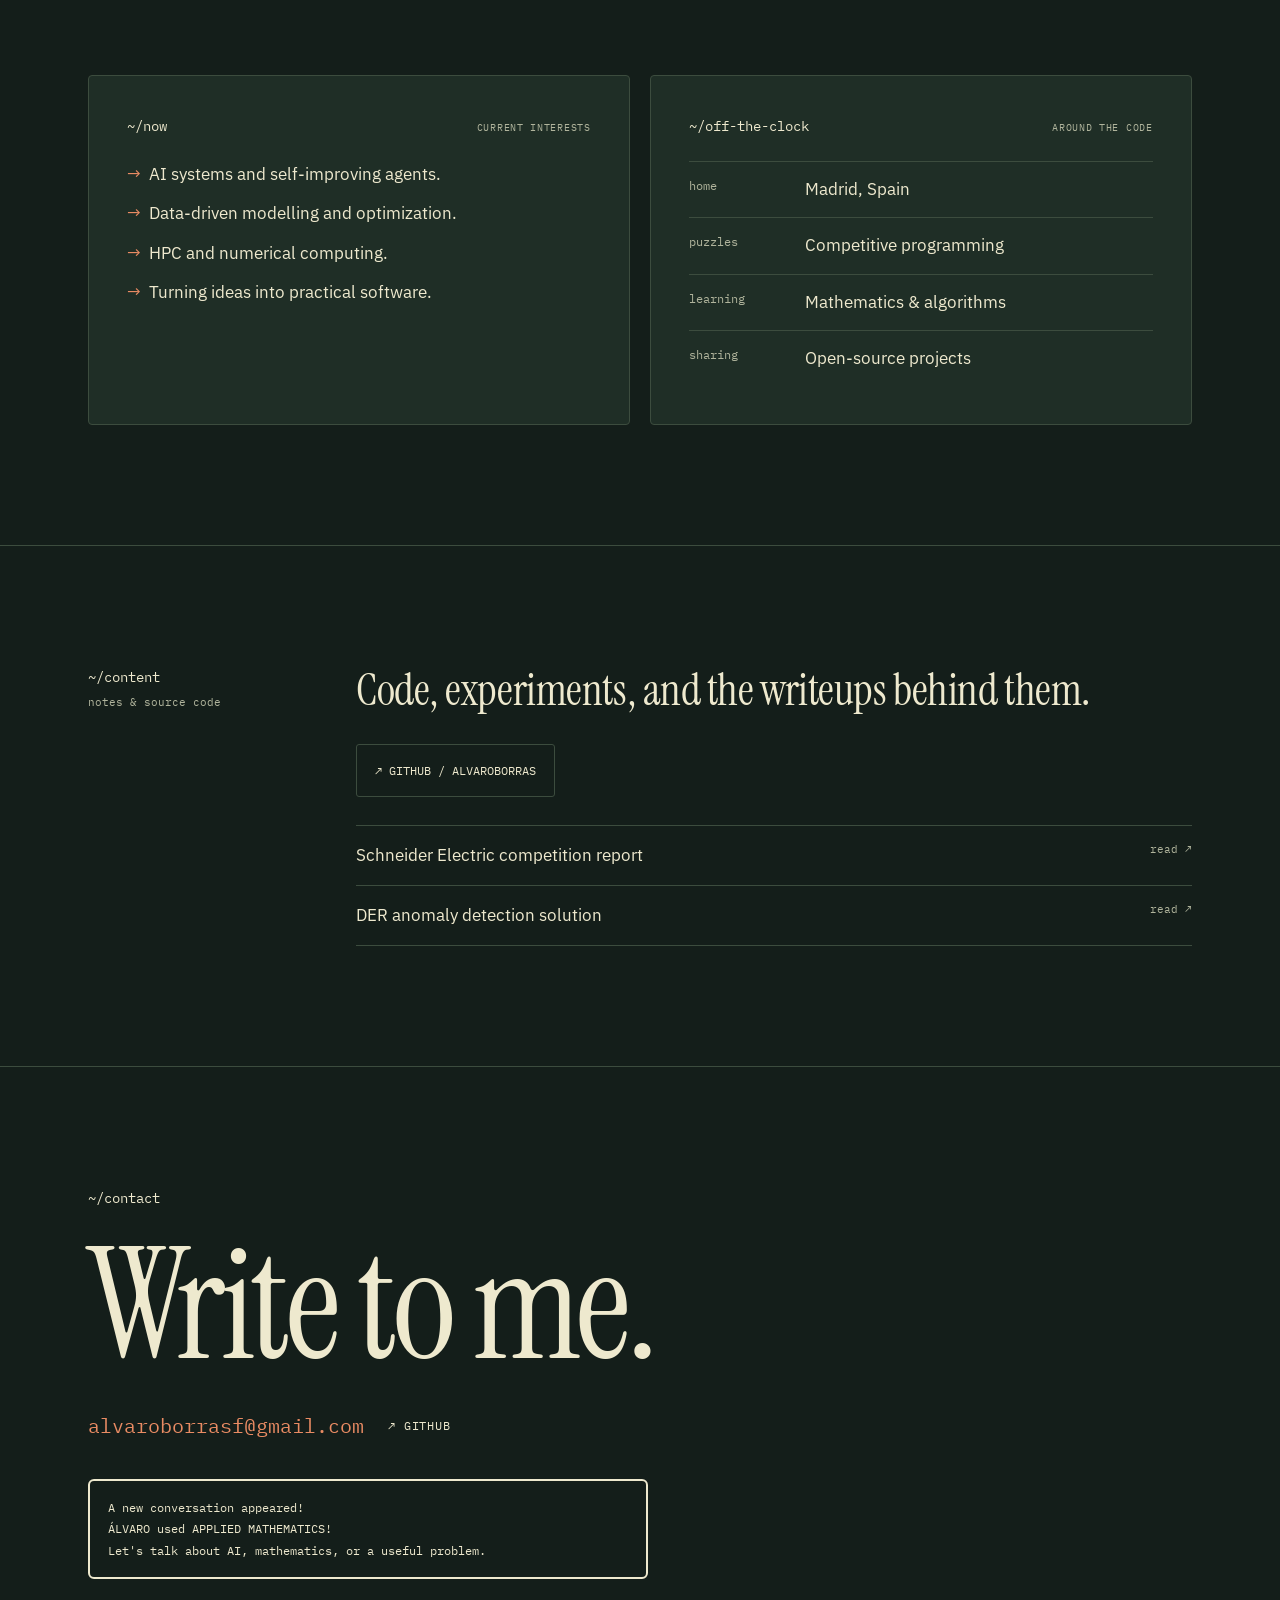
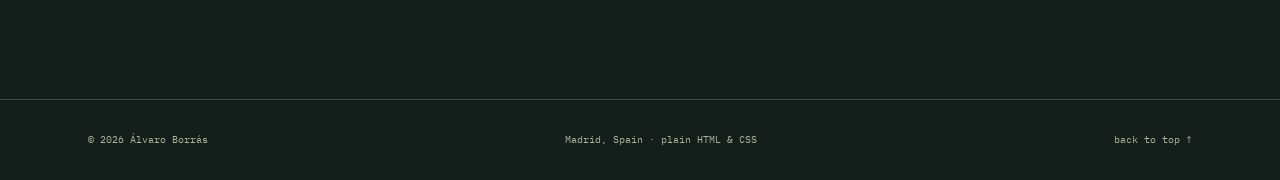
==== commit ed09b854: "Remove two projects and align themes with koi avatar" ====
--- a/index.html
+++ b/index.html
@@ -4,7 +4,7 @@
   <meta charset="utf-8">
   <meta name="viewport" content="width=device-width, initial-scale=1">
   <meta name="description" content="Álvaro Borrás, applied mathematician in Madrid. AI, machine learning, scientific computing, and practical software.">
-  <meta name="theme-color" content="#0f0e0c">
+  <meta name="theme-color" content="#141e1a">
   <meta property="og:title" content="Álvaro Borrás">
   <meta property="og:description" content="Applied mathematics. AI. Practical software.">
   <meta property="og:type" content="website">
@@ -47,25 +47,23 @@
       </div></div>
     </section>
     <figure class="train" aria-label="Illustration of a passenger train">
-      <svg viewBox="0 0 1440 120" fill="none" aria-hidden="true"><defs><pattern id="carriage" width="420" height="100" patternUnits="userSpaceOnUse"><rect x="3" y="8" width="414" height="80" rx="20" fill="#e6decb"/><rect x="15" y="15" width="390" height="65" rx="15" stroke="#b9af9b"/><path d="M12 64h396" stroke="#b9af9b"/><g fill="#26231e"><rect x="36" y="24" width="96" height="29" rx="14"/><rect x="148" y="24" width="96" height="29" rx="14"/><rect x="260" y="24" width="96" height="29" rx="14"/></g><path d="M374 12v72M382 12v72" stroke="#b9af9b"/><circle cx="80" cy="91" r="8" fill="#26231e"/><circle cx="330" cy="91" r="8" fill="#26231e"/></pattern></defs><path d="M0 3h1440M0 108h1440" stroke="#2c2925"/><rect y="5" width="1440" height="100" fill="url(#carriage)"/></svg>
+      <svg viewBox="0 0 1440 120" fill="none" aria-hidden="true"><defs><pattern id="carriage" width="420" height="100" patternUnits="userSpaceOnUse"><rect x="3" y="8" width="414" height="80" rx="20" fill="#e4ddbb"/><rect x="15" y="15" width="390" height="65" rx="15" stroke="#b6b68d"/><path d="M12 64h396" stroke="#b6b68d"/><g fill="#182b29"><rect x="36" y="24" width="96" height="29" rx="14"/><rect x="148" y="24" width="96" height="29" rx="14"/><rect x="260" y="24" width="96" height="29" rx="14"/></g><path d="M374 12v72M382 12v72" stroke="#b6b68d"/><circle cx="80" cy="91" r="8" fill="#182b29"/><circle cx="330" cy="91" r="8" fill="#182b29"/></pattern></defs><path d="M0 3h1440M0 108h1440" stroke="var(--line)"/><rect y="5" width="1440" height="100" fill="url(#carriage)"/></svg>
       <figcaption class="wrap"><span>in_transit.svg</span><span>Madrid → mathematics → practical software</span></figcaption>
     </figure>
     <section id="projects" class="sec" aria-labelledby="projects-title">
       <div class="wrap">
-        <div class="project-heading"><div><p class="dir">~/projects</p><h2 id="projects-title" class="display">Things I've built</h2></div><span class="mono muted">6 selected projects</span></div>
-        <div class="filters" id="filters" hidden aria-label="Filter projects"><button type="button" data-filter="all" aria-pressed="true">All</button><button type="button" data-filter="ml" aria-pressed="false">Machine learning</button><button type="button" data-filter="tools" aria-pressed="false">Developer tools</button><button type="button" data-filter="math" aria-pressed="false">Mathematics</button><span id="project-count" role="status">showing 6 of 6</span></div>
+        <div class="project-heading"><div><p class="dir">~/projects</p><h2 id="projects-title" class="display">Things I've built</h2></div><span class="mono muted">4 selected projects</span></div>
+        <div class="filters" id="filters" hidden aria-label="Filter projects"><button type="button" data-filter="all" aria-pressed="true">All</button><button type="button" data-filter="ml" aria-pressed="false">Machine learning</button><button type="button" data-filter="tools" aria-pressed="false">Developer tools</button><span id="project-count" role="status">showing 4 of 4</span></div>
         <div class="grid">
           <article class="card" data-category="ml"><div class="card-top"><span>~/projects/schneider-electric</span><span>competition · 2025</span></div><div><h3>Pollution prediction</h3><p>My winning solution for the NUWE Schneider Electric Hackathon 2025, Data Science track.</p></div><div class="results"><p><strong>Winning solution</strong> in the Data Science track</p><p>Implementation and a report on the competition</p></div><div class="tags"><span>Machine learning</span><span>Data science</span><span>Python</span></div><div class="card-foot"><a href="https://github.com/alvaroborras/Schneider-Electric-pollution">↗ source & writeup</a><span class="accent">competition</span></div></article>
           <article class="card" data-category="ml"><div class="card-top"><span>~/projects/der-anomalies</span><span>kaggle · python</span></div><div><h3>Anomaly detection</h3><p>Detecting anomalous or compromised operating states in Distributed Energy Resource systems.</p></div><div class="results"><p><strong>2.36M training rows</strong> of simulator telemetry</p><p>Family-specific models and thresholds tuned for F2</p><p>Reproducible pipeline with a pinned Docker environment</p></div><div class="tags"><span>Anomaly detection</span><span>Feature engineering</span><span>Energy</span></div><div class="card-foot"><a href="https://github.com/alvaroborras/Anomaly-Detection-DER-Systems">↗ source & writeup</a><span class="accent">public</span></div></article>
-          <article class="card" data-category="tools"><div class="card-top"><span>~/projects/buglens</span><span>developer tools · 2026</span></div><div><h3>buglens</h3><p>Agent-first Python debugging dossiers from failing tests.</p></div><div class="results"><p>Turns pytest failures into <strong>structured debugging context</strong></p><p>Source snippets, reproduction commands, and environment metadata</p><p>MCP server for coding-agent integration</p></div><div class="tags"><span>Python</span><span>AI agents</span><span>Debugging</span></div><div class="card-foot"><a href="https://github.com/alvaroborras/buglens">↗ view repository</a><span class="accent">open source</span></div></article>
-          <article class="card" data-category="math"><div class="card-top"><span>~/projects/inverse-langevin</span><span>numerical computing · 2019</span></div><div><h3>Inverse Langevin</h3><p>Efficient numerical computation of the inverse Langevin function.</p></div><div class="results"><p>Implementation of a <strong>high-accuracy numerical procedure</strong></p><p>Based on the method proposed by Benítez and Montáns</p></div><div class="tags"><span>Applied mathematics</span><span>Numerical methods</span><span>Python</span></div><div class="card-foot"><a href="https://github.com/alvaroborras/inverse-langevin">↗ view repository</a><span class="accent">open source</span></div></article>
         </div>
         <div class="project-list"><p class="dir">ls ~/projects</p><a class="project-row" data-category="tools" href="https://github.com/alvaroborras/cp-lib"><span class="project-name">cp-lib</span><span>Competitive programming library, snippets, and problem solutions.</span><span class="mono">C++ ↗</span></a><a class="project-row" data-category="ml" href="https://github.com/alvaroborras/kaggle-template"><span class="project-name">Kaggle template</span><span>A template for machine learning competitions.</span><span class="mono">Python ↗</span></a></div>
       </div>
     </section>
-    <section id="path" class="sec" aria-labelledby="path-title"><div class="wrap split"><div class="section-label"><h2 id="path-title">~/path</h2><span>selected milestones</span></div><div><div class="path-row"><span class="accent mono">2026</span><div>buglens <span class="muted">· Python debugging tools for coding agents</span></div></div><div class="path-row"><span class="mono muted">2025</span><div>NUWE Schneider Electric Hackathon <span class="muted">· Winning Data Science solution</span></div></div><div class="path-row"><span class="mono muted">2019</span><div>Inverse Langevin function <span class="muted">· Numerical computing</span></div></div><p class="dir path-note">ls ~/path/interests</p><div class="interest-list"><span>Applied mathematics</span><span>AI & machine learning</span><span>Optimization</span><span>Scientific computing</span></div></div></div></section>
+    <section id="path" class="sec" aria-labelledby="path-title"><div class="wrap split"><div class="section-label"><h2 id="path-title">~/path</h2><span>selected milestones</span></div><div><div class="path-row"><span class="mono muted">2025</span><div>NUWE Schneider Electric Hackathon <span class="muted">· Winning Data Science solution</span></div></div><p class="dir path-note">ls ~/path/interests</p><div class="interest-list"><span>Applied mathematics</span><span>AI & machine learning</span><span>Optimization</span><span>Scientific computing</span></div></div></div></section>
     <section id="now" class="sec" aria-labelledby="now-title"><div class="wrap twin"><div class="panel"><div class="panel-heading"><h2 id="now-title" class="dir">~/now</h2><span class="mono muted">current interests</span></div><ul class="now-list"><li>AI systems and self-improving agents.</li><li>Data-driven modelling and optimization.</li><li>HPC and numerical computing.</li><li>Turning ideas into practical software.</li></ul></div><div class="panel"><div class="panel-heading"><h2 class="dir">~/off-the-clock</h2><span class="mono muted">around the code</span></div><dl class="kv"><div><dt>home</dt><dd>Madrid, Spain</dd></div><div><dt>puzzles</dt><dd>Competitive programming</dd></div><div><dt>learning</dt><dd>Mathematics & algorithms</dd></div><div><dt>sharing</dt><dd>Open-source projects</dd></div></dl></div></div></section>
-    <section id="content" class="sec" aria-labelledby="content-title"><div class="wrap split"><div class="section-label"><h2 id="content-title">~/content</h2><span>notes & source code</span></div><div><p class="about-lead">Code, experiments, and the writeups behind them.</p><a class="social" href="https://github.com/alvaroborras">↗ github / alvaroborras</a><div class="writing"><a href="https://github.com/alvaroborras/Schneider-Electric-pollution/blob/main/report.md">Schneider Electric competition report <span>read ↗</span></a><a href="https://github.com/alvaroborras/Anomaly-Detection-DER-Systems/blob/main/docs/writeup.md">DER anomaly detection solution <span>read ↗</span></a><a href="https://github.com/alvaroborras/buglens#readme">Debugging with buglens <span>read ↗</span></a></div></div></div></section>
+    <section id="content" class="sec" aria-labelledby="content-title"><div class="wrap split"><div class="section-label"><h2 id="content-title">~/content</h2><span>notes & source code</span></div><div><p class="about-lead">Code, experiments, and the writeups behind them.</p><a class="social" href="https://github.com/alvaroborras">↗ github / alvaroborras</a><div class="writing"><a href="https://github.com/alvaroborras/Schneider-Electric-pollution/blob/master/report.md">Schneider Electric competition report <span>read ↗</span></a><a href="https://github.com/alvaroborras/Anomaly-Detection-DER-Systems/blob/main/docs/writeup.md">DER anomaly detection solution <span>read ↗</span></a></div></div></div></section>
     <section id="contact" class="sec contact" aria-labelledby="contact-title"><div class="wrap"><p class="dir">~/contact</p><h2 id="contact-title">Write to me.</h2><div class="mail"><a href="mailto:alvaroborrasf@gmail.com">alvaroborrasf@gmail.com</a><a class="mono" href="https://github.com/alvaroborras">↗ github</a></div><div class="battle">A new conversation appeared!<br>ÁLVARO used APPLIED MATHEMATICS!<br>Let's talk about AI, mathematics, or a useful problem.</div></div></section>
   </main>
   <footer><div class="wrap"><span>© 2026 Álvaro Borrás</span><span>Madrid, Spain · plain HTML & CSS</span><a href="#main">back to top ↑</a></div></footer>
--- a/style.css
+++ b/style.css
@@ -2,10 +2,10 @@
 @font-face{font-family:Instrument Serif;src:url(assets/serif-italic.ttf) format('truetype');font-style:italic;font-display:swap}
 @font-face{font-family:IBM Plex Sans;src:url(assets/sans.ttf) format('truetype');font-display:swap}
 @font-face{font-family:IBM Plex Mono;src:url(assets/mono.ttf) format('truetype');font-display:swap}
-:root{color-scheme:dark;--bg:#0f0e0c;--surface:#1a1815;--ink:#ede6d6;--muted:#9a9285;--line:#2c2925;--accent:#f26a2e;--grid:#ede6d609;--serif:'Instrument Serif',Georgia,serif;--sans:'IBM Plex Sans',Arial,sans-serif;--mono:'IBM Plex Mono',monospace}
-:root[data-theme=light]{color-scheme:light;--bg:#f2ede3;--surface:#e9e2d4;--ink:#161412;--muted:#6b645a;--line:#d6cdbc;--accent:#ae4216;--grid:#1614120d}
+:root{color-scheme:dark;--bg:#141e1a;--surface:#1f2e26;--ink:#eee9ce;--muted:#b0b49c;--line:#3c4c3e;--accent:#e98b63;--grid:#eee9ce09;--serif:'Instrument Serif',Georgia,serif;--sans:'IBM Plex Sans',Arial,sans-serif;--mono:'IBM Plex Mono',monospace}
+:root[data-theme=light]{color-scheme:light;--bg:#eee9ce;--surface:#e2ddbd;--ink:#182b29;--muted:#566451;--line:#b6b68d;--accent:#a9382a;--grid:#182b290d}
 *{box-sizing:border-box}html{scroll-behavior:smooth;scroll-padding-top:84px}body{margin:0;background:var(--bg);color:var(--ink);font:17px/1.6 var(--sans);-webkit-font-smoothing:antialiased}a{color:inherit;text-decoration:none}a:hover{color:var(--accent)}button{font:inherit;color:inherit;cursor:pointer}button:hover{border-color:var(--accent)}:focus-visible{outline:2px solid var(--accent);outline-offset:5px}[hidden]{display:none!important}h1,h2,h3,p,figure{margin:0}h1,h2,h3{font-weight:400}section{border-bottom:1px solid var(--line)}.wrap{max-width:1200px;margin-inline:auto;padding-inline:clamp(20px,5vw,48px)}.muted{color:var(--muted)}.accent{color:var(--accent)}.mono,.dir,.section-label,.links,.tags,.card-top,.card-foot,.filters,.train figcaption,footer{font-family:var(--mono);font-size:12px}.mono,.links,.card-foot{text-transform:uppercase;letter-spacing:.07em}.dir{font-size:14px}.skip{position:absolute;top:-100px;left:10px;z-index:100;background:var(--accent);color:var(--bg);padding:10px}.skip:focus{top:10px}.top{position:sticky;top:0;z-index:10;background:var(--bg);border-bottom:1px solid var(--line)}.top-inner{min-height:64px;display:flex;align-items:center;justify-content:space-between;gap:20px}.brand{font:12px var(--mono);letter-spacing:.05em}.brand span{margin-left:12px;font-size:10px}nav{display:flex;gap:26px;font:12px var(--mono);color:var(--muted)}#theme{border:1px solid var(--line);background:transparent;border-radius:3px;min-height:44px;padding:0 12px;font:12px var(--mono)}
-.hero{background-image:linear-gradient(var(--grid) 1px,transparent 1px),linear-gradient(90deg,var(--grid) 1px,transparent 1px);background-size:48px 48px}.hero>.wrap{padding-block:78px 64px}h1{font:clamp(64px,13.5vw,176px)/.9 var(--serif);letter-spacing:-.035em}.tagline{font:italic clamp(26px,3.4vw,40px)/1.15 var(--serif);color:var(--muted);margin-top:18px}.tagline em{color:var(--accent)}.hero-row{display:flex;justify-content:space-between;align-items:flex-end;gap:40px;margin-top:42px}.hero-copy{max-width:640px}.lede-row{display:grid;grid-template-columns:96px 1fr;gap:24px;align-items:start}.portrait{width:96px;height:96px;object-fit:cover;border:1px solid var(--line);border-radius:4px}.lede{font-size:clamp(20px,2.2vw,26px);line-height:1.35}.links{display:flex;flex-wrap:wrap;gap:24px;margin-top:26px}.computer{width:320px;flex-shrink:0;position:relative;padding-bottom:26px}.monitor{background:#e6decb;border:4px solid #b9af9b;border-radius:20px 20px 12px 12px;padding:18px 16px 10px;transform:rotate(-1deg);box-shadow:inset 0 0 0 2px #f5eedf}.screen{border:8px solid #2a2722;border-radius:12px;background:#0b0a08;color:#ede6d6;min-height:220px;padding:16px;font:11px/1.5 var(--mono);box-shadow:inset 0 0 24px #000;position:relative}.screen:after{content:'';position:absolute;inset:0;pointer-events:none;background:repeating-linear-gradient(transparent 0 3px,#ffffff04 3px 4px)}.screen .muted{color:#9a9285}.screen .accent{color:#f26a2e}.monitor-bottom{display:flex;justify-content:space-between;align-items:center;padding:12px 8px 0;color:#5c5447;font:7px var(--mono)}.monitor-bottom i{width:8px;height:8px;background:#f26a2e;border-radius:50%}.stand{height:20px;background:#b9af9b;width:110px;margin:auto}.keyboard{background:repeating-linear-gradient(90deg,#c2b8a4 0 2px,#e6decb 2px 12px);border:7px solid #e6decb;border-radius:3px;width:280px;height:24px;transform:skew(-10deg);box-shadow:0 4px #b9af9b}.mouse{position:absolute;bottom:24px;right:0;width:28px;height:21px;border-radius:45%;background:#e6decb}.cursor{display:inline-block;width:6px;height:12px;background:#f26a2e;vertical-align:-2px;margin-left:4px;animation:blink 1.1s step-end infinite}@keyframes blink{50%{opacity:0}}
+.hero{background-image:linear-gradient(var(--grid) 1px,transparent 1px),linear-gradient(90deg,var(--grid) 1px,transparent 1px);background-size:48px 48px}.hero>.wrap{padding-block:78px 64px}h1{font:clamp(64px,13.5vw,176px)/.9 var(--serif);letter-spacing:-.035em}.tagline{font:italic clamp(26px,3.4vw,40px)/1.15 var(--serif);color:var(--muted);margin-top:18px}.tagline em{color:var(--accent)}.hero-row{display:flex;justify-content:space-between;align-items:flex-end;gap:40px;margin-top:42px}.hero-copy{max-width:640px}.lede-row{display:grid;grid-template-columns:96px 1fr;gap:24px;align-items:start}.portrait{width:96px;height:96px;object-fit:cover;border:1px solid var(--line);border-radius:4px}.lede{font-size:clamp(20px,2.2vw,26px);line-height:1.35}.links{display:flex;flex-wrap:wrap;gap:24px;margin-top:26px}.computer{width:320px;flex-shrink:0;position:relative;padding-bottom:26px}.monitor{background:#e4ddbb;border:4px solid #b6b68d;border-radius:20px 20px 12px 12px;padding:18px 16px 10px;transform:rotate(-1deg);box-shadow:inset 0 0 0 2px #f2eed5}.screen{border:8px solid #304139;border-radius:12px;background:#101e20;color:#eee9ce;min-height:220px;padding:16px;font:11px/1.5 var(--mono);box-shadow:inset 0 0 24px #000;position:relative}.screen:after{content:'';position:absolute;inset:0;pointer-events:none;background:repeating-linear-gradient(transparent 0 3px,#ffffff04 3px 4px)}.screen .muted{color:#b0b49c}.screen .accent{color:#e98b63}.monitor-bottom{display:flex;justify-content:space-between;align-items:center;padding:12px 8px 0;color:#566451;font:7px var(--mono)}.monitor-bottom i{width:8px;height:8px;background:#a9382a;border-radius:50%}.stand{height:20px;background:#b6b68d;width:110px;margin:auto}.keyboard{background:repeating-linear-gradient(90deg,#b6b68d 0 2px,#e4ddbb 2px 12px);border:7px solid #e4ddbb;border-radius:3px;width:280px;height:24px;transform:skew(-10deg);box-shadow:0 4px #b6b68d}.mouse{position:absolute;bottom:24px;right:0;width:28px;height:21px;border-radius:45%;background:#e4ddbb}.cursor{display:inline-block;width:6px;height:12px;background:#e98b63;vertical-align:-2px;margin-left:4px;animation:blink 1.1s step-end infinite}@keyframes blink{50%{opacity:0}}
 .sec{padding-block:clamp(70px,10vw,120px)}.split{display:grid;grid-template-columns:220px minmax(0,1fr);gap:48px}.section-label h2{font-size:14px}.section-label span{display:block;color:var(--muted);font-size:11px;margin-top:5px}.about-lead{font:clamp(30px,3.6vw,44px)/1.12 var(--serif);letter-spacing:-.01em}.about-body{max-width:62ch;color:var(--muted);margin-top:24px}.more{margin-top:20px}.more summary{font:12px var(--mono);text-transform:uppercase;color:var(--accent);cursor:pointer;min-height:44px;align-content:center}.more ul{list-style:none;margin:8px 0 0;padding:0;color:var(--muted)}.more li{padding:12px 0;border-top:1px solid var(--line)}.train{overflow:hidden;border-bottom:1px solid var(--line);padding:28px 0 22px}.train svg{display:block;width:100%;min-width:760px;height:auto}.train figcaption{display:flex;justify-content:space-between;gap:16px;margin-top:16px;color:var(--muted);font-size:10px}.project-heading{display:flex;justify-content:space-between;align-items:flex-end;gap:24px}.display{font:clamp(48px,6.5vw,84px)/.95 var(--serif);letter-spacing:-.02em;margin-top:14px}.filters{display:flex;flex-wrap:wrap;align-items:center;gap:8px;border-block:1px solid var(--line);margin-top:40px;padding-block:16px}.filters button{background:transparent;border:1px solid var(--line);border-radius:3px;min-height:44px;padding:6px 12px;font:11px var(--mono);text-transform:uppercase}.filters button[aria-pressed=true]{color:var(--accent);border-color:var(--accent)}#project-count{margin-left:auto;color:var(--muted);font-size:11px}.grid{display:grid;grid-template-columns:repeat(2,minmax(0,1fr));gap:20px;margin-top:32px}.card{background:var(--surface);border:1px solid var(--line);border-radius:4px;padding:clamp(24px,3vw,36px);display:flex;flex-direction:column;gap:22px;transition:transform .2s,border-color .2s}.card:hover{transform:translateY(-3px);border-color:var(--accent)}.card-top{display:flex;justify-content:space-between;flex-wrap:wrap;gap:6px;color:var(--muted);font-size:10px}.card h3{font:clamp(38px,4vw,52px)/1 var(--serif);letter-spacing:-.015em}.card>div>p{margin-top:10px;color:var(--muted)}.results{font:12px/1.7 var(--mono)}.results p{border-top:1px solid var(--line);padding:12px 0;margin:0!important;color:var(--ink)!important}.results p:last-child{border-bottom:1px solid var(--line)}.results strong{font-weight:400;color:var(--accent)}.tags{display:flex;flex-wrap:wrap;gap:8px;font-size:10px}.tags span{border:1px solid var(--line);border-radius:3px;padding:5px 9px}.card-foot{display:flex;justify-content:space-between;flex-wrap:wrap;gap:12px;margin-top:auto;font-size:10px}.card-foot a{padding-block:8px}.project-list{margin-top:52px}.project-list>.dir{margin-bottom:18px}.project-row{display:grid;grid-template-columns:240px 1fr 90px;align-items:center;gap:20px;border-top:1px solid var(--line);padding:20px 10px}.project-row:last-child{border-bottom:1px solid var(--line)}.project-name{font:30px/1 var(--serif)}.project-row>span:nth-child(2){font-size:15px;color:var(--muted)}.project-row .mono{text-align:right;font-size:10px}.path-row{display:grid;grid-template-columns:100px 1fr;gap:24px;align-items:baseline;border-top:1px solid var(--line);padding:18px 0}.path-row:last-of-type{border-bottom:1px solid var(--line)}.path-note{margin-top:28px}.interest-list{display:grid;grid-template-columns:1fr 1fr;gap:10px 30px;margin-top:18px;font-size:16px}.twin{display:grid;grid-template-columns:1fr 1fr;gap:20px}.panel{padding:clamp(24px,3vw,40px);background:var(--surface);border:1px solid var(--line);border-radius:4px}.panel-heading{display:flex;justify-content:space-between;flex-wrap:wrap;gap:12px;align-items:baseline}.panel-heading .mono{font-size:10px}.now-list{list-style:none;padding:0;margin:24px 0 0}.now-list li{margin-top:12px;padding-left:22px;position:relative}.now-list li:before{content:'→';position:absolute;left:0;color:var(--accent)}.kv{margin:24px 0 0}.kv div{display:grid;grid-template-columns:100px 1fr;gap:16px;border-top:1px solid var(--line);padding:14px 0}.kv dt{font:12px/1.6 var(--mono);color:var(--muted)}.kv dd{margin:0}.social{display:inline-block;border:1px solid var(--line);border-radius:3px;padding:18px;margin-top:28px;font:12px var(--mono);text-transform:uppercase}.writing{margin-top:28px}.writing a{display:flex;justify-content:space-between;gap:16px;border-top:1px solid var(--line);padding:16px 0}.writing a:last-child{border-bottom:1px solid var(--line)}.writing span{color:var(--muted);font:11px var(--mono);white-space:nowrap}.contact h2{font:clamp(64px,12vw,168px)/.9 var(--serif);letter-spacing:-.03em;margin-top:28px}.mail{display:flex;flex-wrap:wrap;align-items:center;gap:24px;margin-top:36px}.mail>a:first-child{font:clamp(15px,2vw,20px) var(--mono);color:var(--accent);overflow-wrap:anywhere}.battle{border:2px solid var(--ink);border-radius:6px;max-width:560px;margin-top:40px;padding:16px 18px;font:12px/1.8 var(--mono)}footer .wrap{display:flex;flex-wrap:wrap;justify-content:space-between;gap:16px;min-height:80px;align-items:center;padding-block:20px;color:var(--muted);font-size:10px}
 @media(max-width:900px){nav{gap:14px}.brand span{display:none}.split{grid-template-columns:1fr;gap:24px}.hero-row{align-items:center}.hero-copy{max-width:500px}.computer{width:260px}.screen{font-size:9px;padding:10px;min-height:195px}.keyboard{width:220px}.lede-row{grid-template-columns:64px 1fr;gap:16px}.portrait{width:64px;height:64px}.project-row{grid-template-columns:170px 1fr 65px}}
 @media(max-width:650px){nav{display:none}.top-inner{min-height:60px}.hero>.wrap{padding-block:50px 40px}.hero-row{flex-direction:column;align-items:flex-start;gap:36px}.computer{align-self:center;width:280px}.screen{font-size:10px}.keyboard{width:240px}.grid,.twin{grid-template-columns:1fr}.project-heading{align-items:flex-start;flex-direction:column;gap:14px}.project-row{grid-template-columns:1fr auto;gap:10px}.project-row>span:nth-child(2){grid-row:2;grid-column:1/-1}.project-row .mono{grid-row:1;grid-column:2}.train figcaption{flex-direction:column;gap:6px}.path-row{grid-template-columns:1fr;gap:4px}.interest-list{grid-template-columns:1fr}.writing a{font-size:15px}.filters #project-count{width:100%;margin:8px 0 0}.mail{gap:16px}.battle{font-size:11px}}
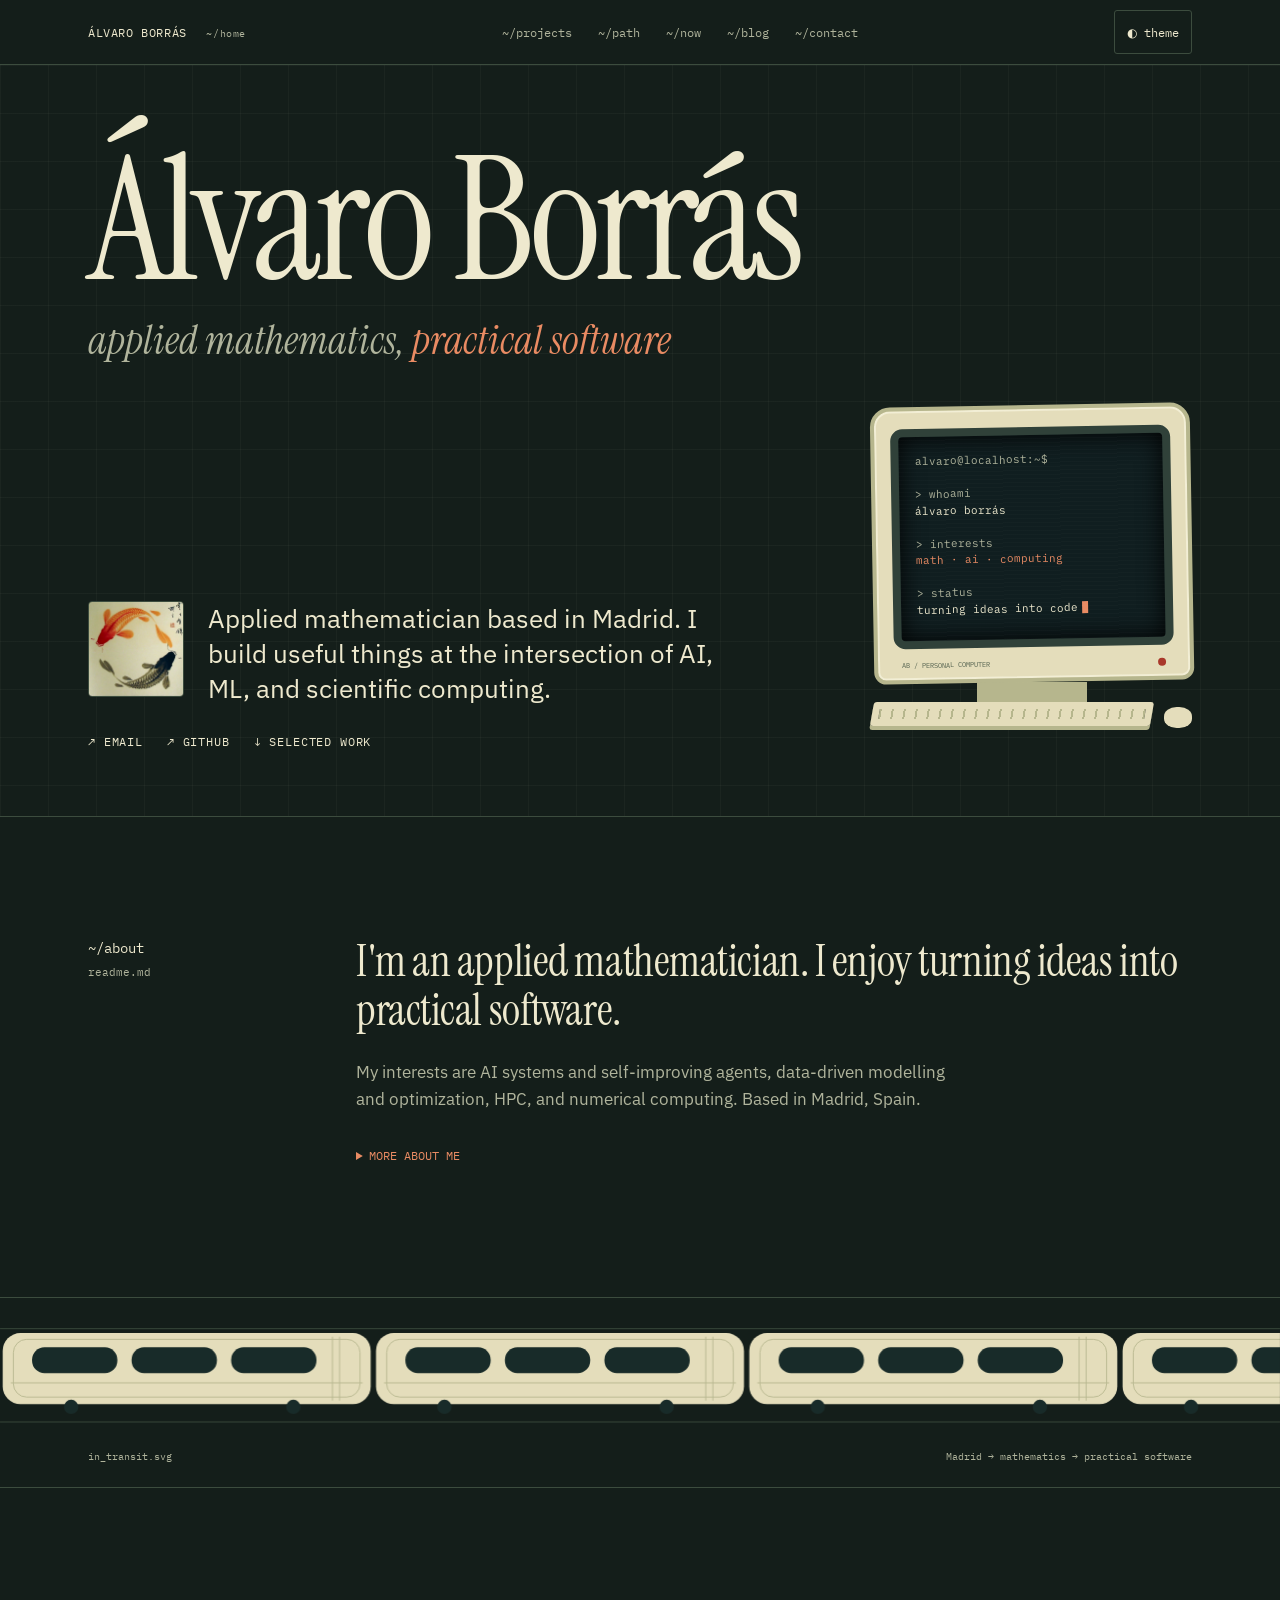
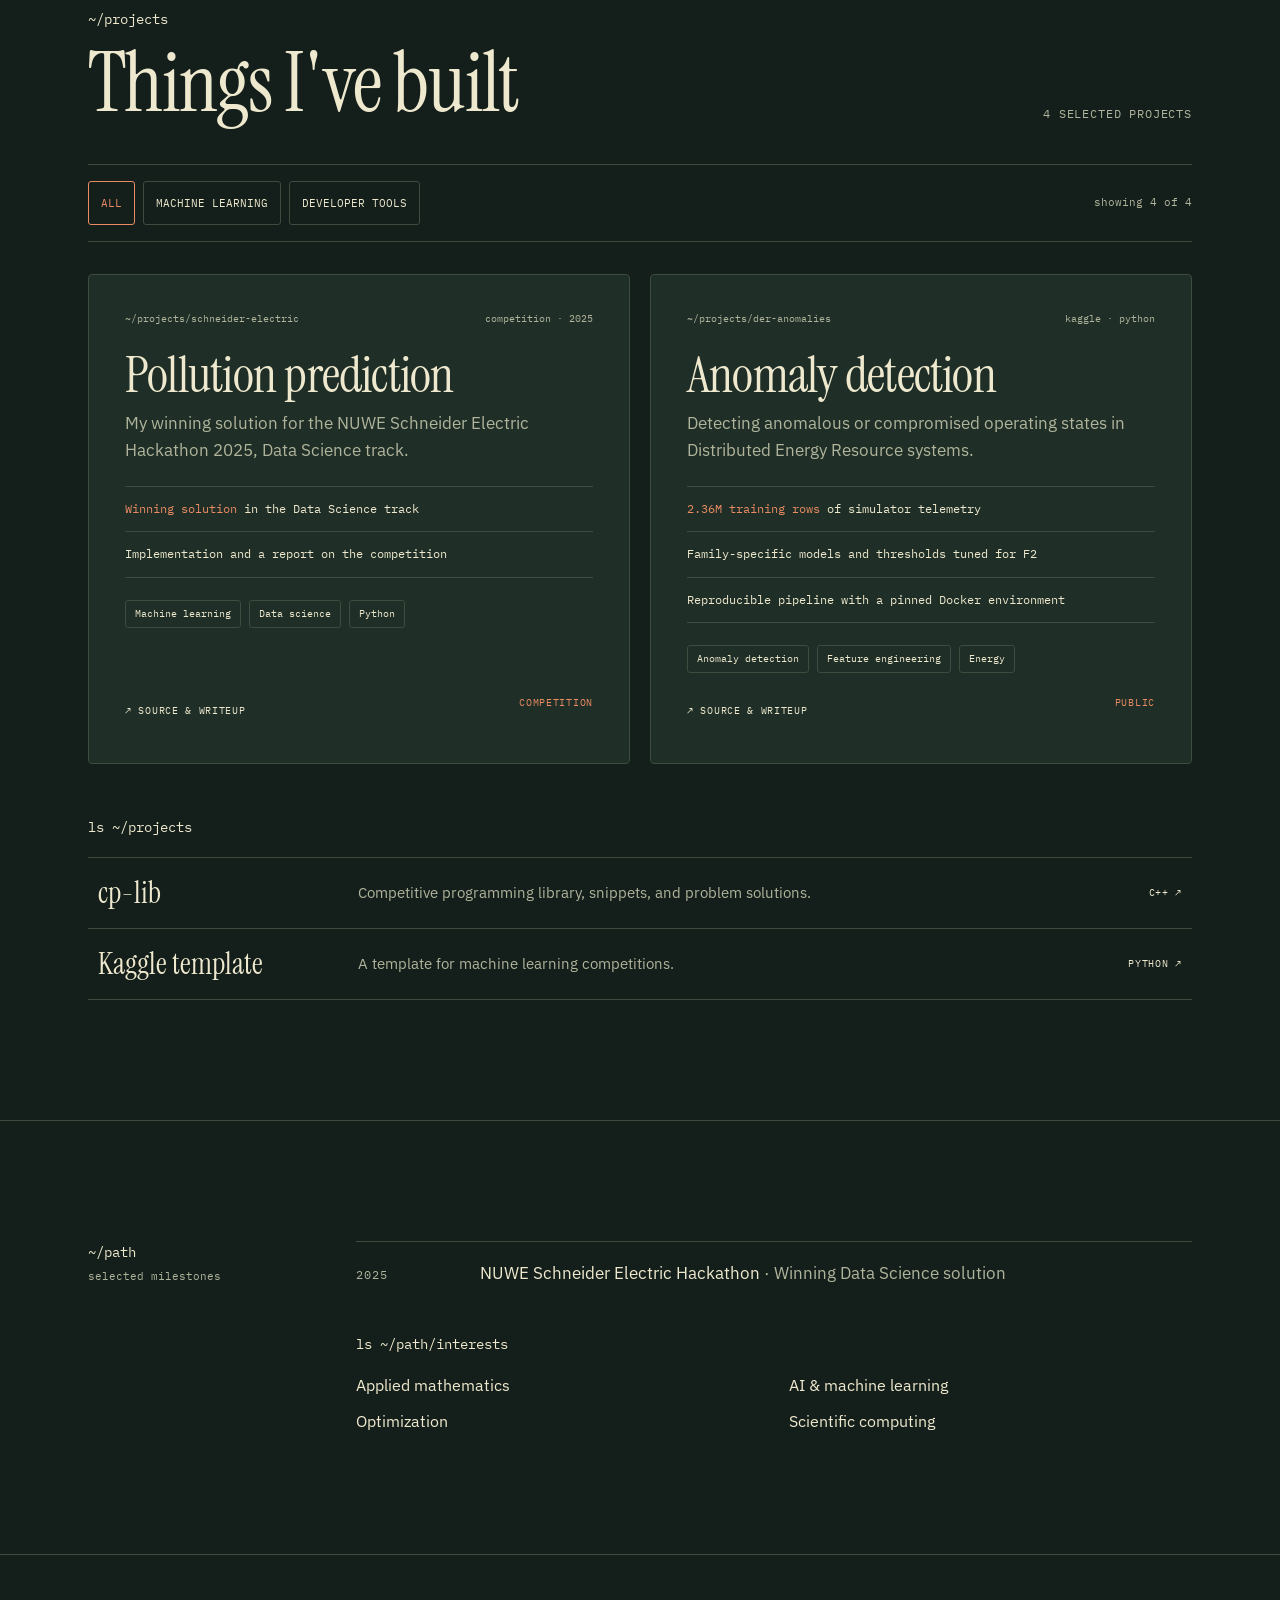
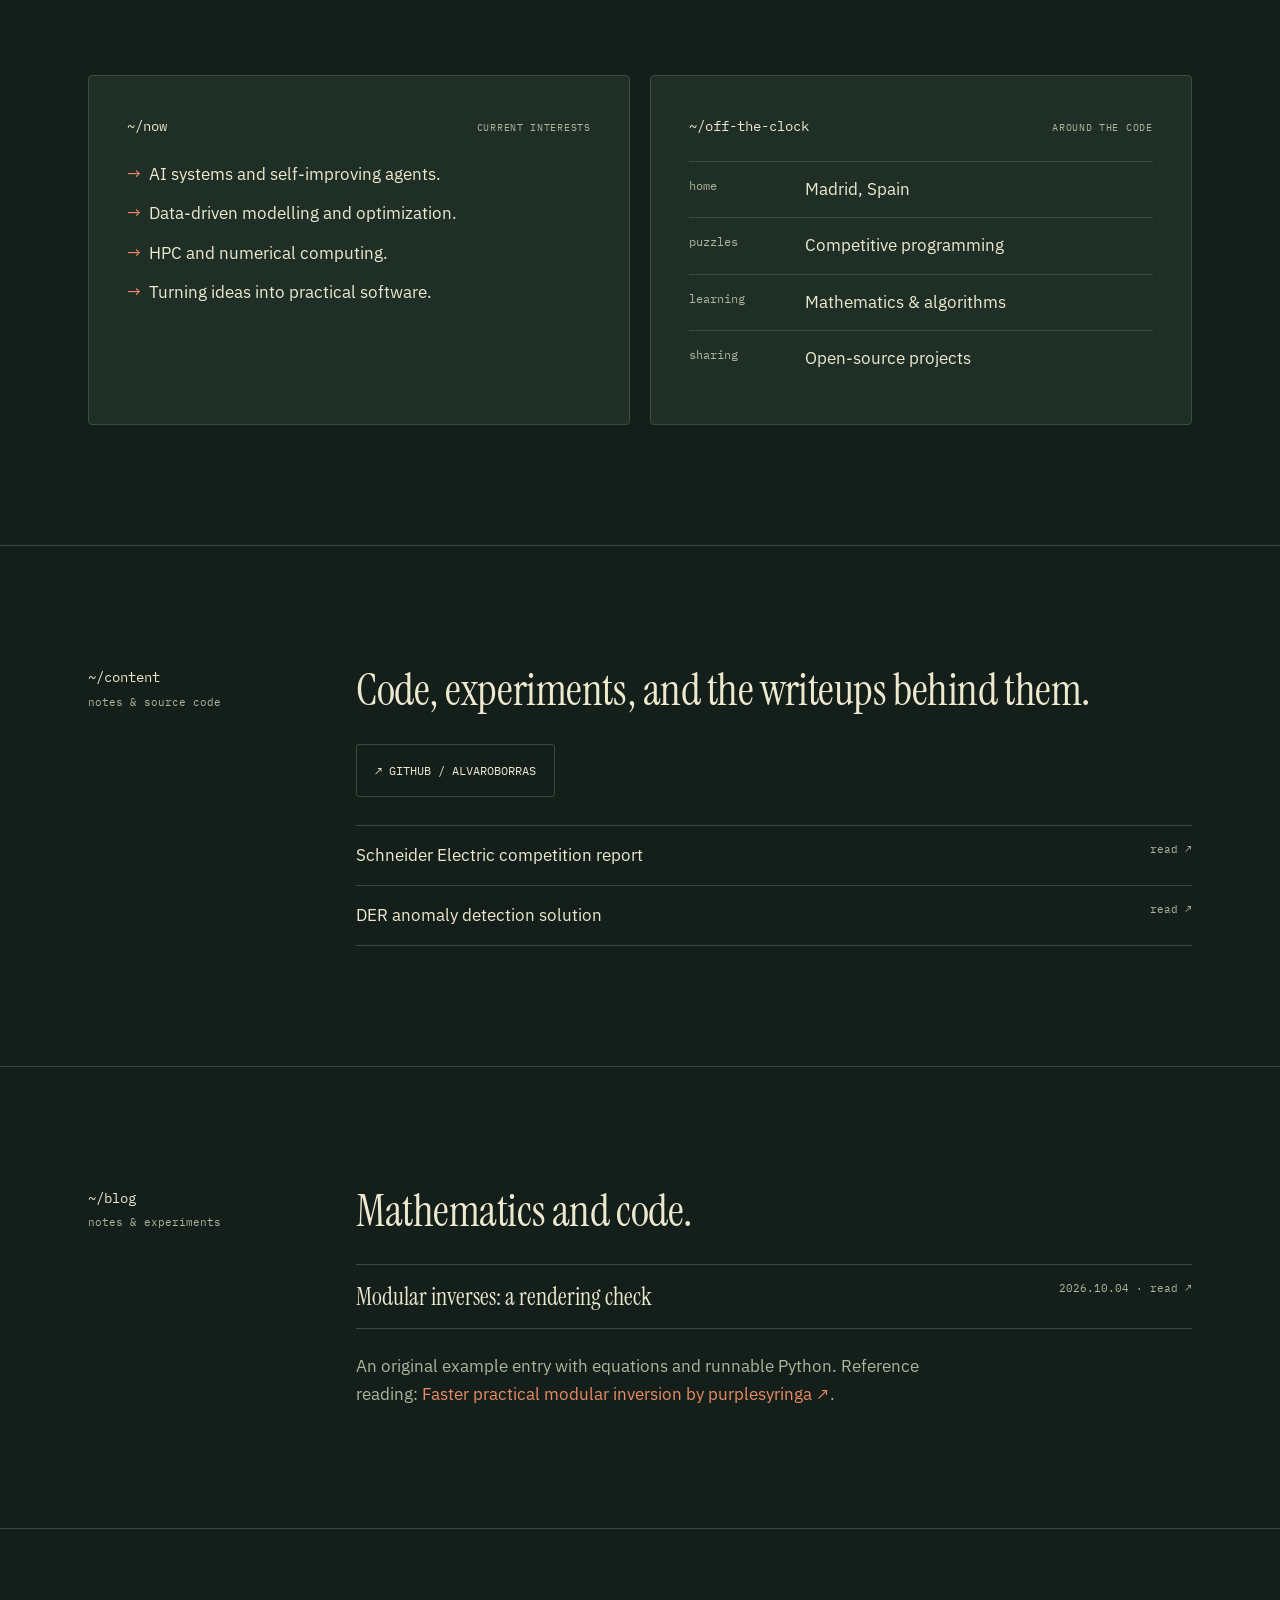
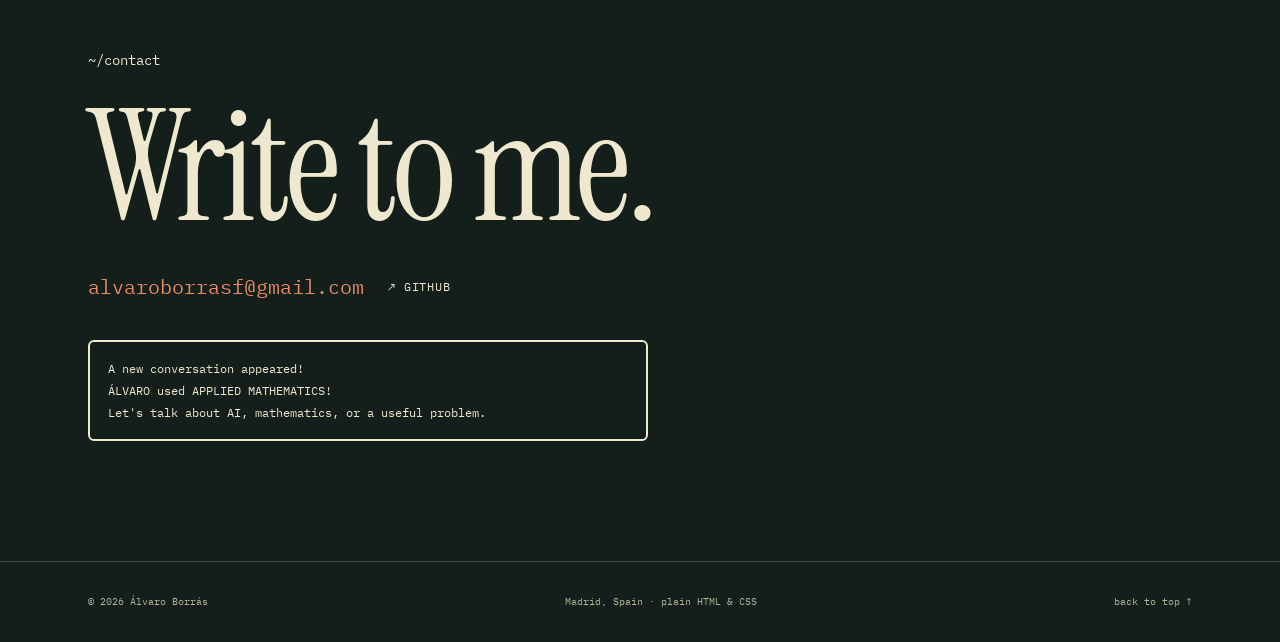
==== commit 90268057: "Add Blog section and original math and code rendering example" ====
--- a/index.html
+++ b/index.html
@@ -18,7 +18,7 @@
   <header class="top">
     <div class="wrap top-inner">
       <a class="brand" href="#main">ÁLVARO BORRÁS <span class="muted">~/home</span></a>
-      <nav aria-label="Main navigation"><a href="#projects">~/projects</a><a href="#path">~/path</a><a href="#now">~/now</a><a href="#contact">~/contact</a></nav>
+      <nav aria-label="Main navigation"><a href="#projects">~/projects</a><a href="#path">~/path</a><a href="#now">~/now</a><a href="#blog">~/blog</a><a href="#contact">~/contact</a></nav>
       <button id="theme" type="button" aria-label="Use light theme" aria-pressed="false" hidden>◐ <span>theme</span></button>
     </div>
   </header>
@@ -64,6 +64,7 @@
     <section id="path" class="sec" aria-labelledby="path-title"><div class="wrap split"><div class="section-label"><h2 id="path-title">~/path</h2><span>selected milestones</span></div><div><div class="path-row"><span class="mono muted">2025</span><div>NUWE Schneider Electric Hackathon <span class="muted">· Winning Data Science solution</span></div></div><p class="dir path-note">ls ~/path/interests</p><div class="interest-list"><span>Applied mathematics</span><span>AI & machine learning</span><span>Optimization</span><span>Scientific computing</span></div></div></div></section>
     <section id="now" class="sec" aria-labelledby="now-title"><div class="wrap twin"><div class="panel"><div class="panel-heading"><h2 id="now-title" class="dir">~/now</h2><span class="mono muted">current interests</span></div><ul class="now-list"><li>AI systems and self-improving agents.</li><li>Data-driven modelling and optimization.</li><li>HPC and numerical computing.</li><li>Turning ideas into practical software.</li></ul></div><div class="panel"><div class="panel-heading"><h2 class="dir">~/off-the-clock</h2><span class="mono muted">around the code</span></div><dl class="kv"><div><dt>home</dt><dd>Madrid, Spain</dd></div><div><dt>puzzles</dt><dd>Competitive programming</dd></div><div><dt>learning</dt><dd>Mathematics & algorithms</dd></div><div><dt>sharing</dt><dd>Open-source projects</dd></div></dl></div></div></section>
     <section id="content" class="sec" aria-labelledby="content-title"><div class="wrap split"><div class="section-label"><h2 id="content-title">~/content</h2><span>notes & source code</span></div><div><p class="about-lead">Code, experiments, and the writeups behind them.</p><a class="social" href="https://github.com/alvaroborras">↗ github / alvaroborras</a><div class="writing"><a href="https://github.com/alvaroborras/Schneider-Electric-pollution/blob/master/report.md">Schneider Electric competition report <span>read ↗</span></a><a href="https://github.com/alvaroborras/Anomaly-Detection-DER-Systems/blob/main/docs/writeup.md">DER anomaly detection solution <span>read ↗</span></a></div></div></div></section>
+    <section id="blog" class="sec" aria-labelledby="blog-title"><div class="wrap split"><div class="section-label"><h2 id="blog-title">~/blog</h2><span>notes & experiments</span></div><div><p class="about-lead">Mathematics and code.</p><div class="writing"><a href="blog/modular-inverses-rendering-check/"><span class="blog-title">Modular inverses: a rendering check</span><span><time datetime="2026-10-04">2026.10.04</time> · read ↗</span></a></div><p class="about-body">An original example entry with equations and runnable Python. Reference reading: <a class="accent" href="https://purplesyringa.moe/blog/faster-practical-modular-inversion/">Faster practical modular inversion by purplesyringa ↗</a>.</p></div></div></section>
     <section id="contact" class="sec contact" aria-labelledby="contact-title"><div class="wrap"><p class="dir">~/contact</p><h2 id="contact-title">Write to me.</h2><div class="mail"><a href="mailto:alvaroborrasf@gmail.com">alvaroborrasf@gmail.com</a><a class="mono" href="https://github.com/alvaroborras">↗ github</a></div><div class="battle">A new conversation appeared!<br>ÁLVARO used APPLIED MATHEMATICS!<br>Let's talk about AI, mathematics, or a useful problem.</div></div></section>
   </main>
   <footer><div class="wrap"><span>© 2026 Álvaro Borrás</span><span>Madrid, Spain · plain HTML & CSS</span><a href="#main">back to top ↑</a></div></footer>
--- a/style.css
+++ b/style.css
@@ -7,6 +7,7 @@
 *{box-sizing:border-box}html{scroll-behavior:smooth;scroll-padding-top:84px}body{margin:0;background:var(--bg);color:var(--ink);font:17px/1.6 var(--sans);-webkit-font-smoothing:antialiased}a{color:inherit;text-decoration:none}a:hover{color:var(--accent)}button{font:inherit;color:inherit;cursor:pointer}button:hover{border-color:var(--accent)}:focus-visible{outline:2px solid var(--accent);outline-offset:5px}[hidden]{display:none!important}h1,h2,h3,p,figure{margin:0}h1,h2,h3{font-weight:400}section{border-bottom:1px solid var(--line)}.wrap{max-width:1200px;margin-inline:auto;padding-inline:clamp(20px,5vw,48px)}.muted{color:var(--muted)}.accent{color:var(--accent)}.mono,.dir,.section-label,.links,.tags,.card-top,.card-foot,.filters,.train figcaption,footer{font-family:var(--mono);font-size:12px}.mono,.links,.card-foot{text-transform:uppercase;letter-spacing:.07em}.dir{font-size:14px}.skip{position:absolute;top:-100px;left:10px;z-index:100;background:var(--accent);color:var(--bg);padding:10px}.skip:focus{top:10px}.top{position:sticky;top:0;z-index:10;background:var(--bg);border-bottom:1px solid var(--line)}.top-inner{min-height:64px;display:flex;align-items:center;justify-content:space-between;gap:20px}.brand{font:12px var(--mono);letter-spacing:.05em}.brand span{margin-left:12px;font-size:10px}nav{display:flex;gap:26px;font:12px var(--mono);color:var(--muted)}#theme{border:1px solid var(--line);background:transparent;border-radius:3px;min-height:44px;padding:0 12px;font:12px var(--mono)}
 .hero{background-image:linear-gradient(var(--grid) 1px,transparent 1px),linear-gradient(90deg,var(--grid) 1px,transparent 1px);background-size:48px 48px}.hero>.wrap{padding-block:78px 64px}h1{font:clamp(64px,13.5vw,176px)/.9 var(--serif);letter-spacing:-.035em}.tagline{font:italic clamp(26px,3.4vw,40px)/1.15 var(--serif);color:var(--muted);margin-top:18px}.tagline em{color:var(--accent)}.hero-row{display:flex;justify-content:space-between;align-items:flex-end;gap:40px;margin-top:42px}.hero-copy{max-width:640px}.lede-row{display:grid;grid-template-columns:96px 1fr;gap:24px;align-items:start}.portrait{width:96px;height:96px;object-fit:cover;border:1px solid var(--line);border-radius:4px}.lede{font-size:clamp(20px,2.2vw,26px);line-height:1.35}.links{display:flex;flex-wrap:wrap;gap:24px;margin-top:26px}.computer{width:320px;flex-shrink:0;position:relative;padding-bottom:26px}.monitor{background:#e4ddbb;border:4px solid #b6b68d;border-radius:20px 20px 12px 12px;padding:18px 16px 10px;transform:rotate(-1deg);box-shadow:inset 0 0 0 2px #f2eed5}.screen{border:8px solid #304139;border-radius:12px;background:#101e20;color:#eee9ce;min-height:220px;padding:16px;font:11px/1.5 var(--mono);box-shadow:inset 0 0 24px #000;position:relative}.screen:after{content:'';position:absolute;inset:0;pointer-events:none;background:repeating-linear-gradient(transparent 0 3px,#ffffff04 3px 4px)}.screen .muted{color:#b0b49c}.screen .accent{color:#e98b63}.monitor-bottom{display:flex;justify-content:space-between;align-items:center;padding:12px 8px 0;color:#566451;font:7px var(--mono)}.monitor-bottom i{width:8px;height:8px;background:#a9382a;border-radius:50%}.stand{height:20px;background:#b6b68d;width:110px;margin:auto}.keyboard{background:repeating-linear-gradient(90deg,#b6b68d 0 2px,#e4ddbb 2px 12px);border:7px solid #e4ddbb;border-radius:3px;width:280px;height:24px;transform:skew(-10deg);box-shadow:0 4px #b6b68d}.mouse{position:absolute;bottom:24px;right:0;width:28px;height:21px;border-radius:45%;background:#e4ddbb}.cursor{display:inline-block;width:6px;height:12px;background:#e98b63;vertical-align:-2px;margin-left:4px;animation:blink 1.1s step-end infinite}@keyframes blink{50%{opacity:0}}
 .sec{padding-block:clamp(70px,10vw,120px)}.split{display:grid;grid-template-columns:220px minmax(0,1fr);gap:48px}.section-label h2{font-size:14px}.section-label span{display:block;color:var(--muted);font-size:11px;margin-top:5px}.about-lead{font:clamp(30px,3.6vw,44px)/1.12 var(--serif);letter-spacing:-.01em}.about-body{max-width:62ch;color:var(--muted);margin-top:24px}.more{margin-top:20px}.more summary{font:12px var(--mono);text-transform:uppercase;color:var(--accent);cursor:pointer;min-height:44px;align-content:center}.more ul{list-style:none;margin:8px 0 0;padding:0;color:var(--muted)}.more li{padding:12px 0;border-top:1px solid var(--line)}.train{overflow:hidden;border-bottom:1px solid var(--line);padding:28px 0 22px}.train svg{display:block;width:100%;min-width:760px;height:auto}.train figcaption{display:flex;justify-content:space-between;gap:16px;margin-top:16px;color:var(--muted);font-size:10px}.project-heading{display:flex;justify-content:space-between;align-items:flex-end;gap:24px}.display{font:clamp(48px,6.5vw,84px)/.95 var(--serif);letter-spacing:-.02em;margin-top:14px}.filters{display:flex;flex-wrap:wrap;align-items:center;gap:8px;border-block:1px solid var(--line);margin-top:40px;padding-block:16px}.filters button{background:transparent;border:1px solid var(--line);border-radius:3px;min-height:44px;padding:6px 12px;font:11px var(--mono);text-transform:uppercase}.filters button[aria-pressed=true]{color:var(--accent);border-color:var(--accent)}#project-count{margin-left:auto;color:var(--muted);font-size:11px}.grid{display:grid;grid-template-columns:repeat(2,minmax(0,1fr));gap:20px;margin-top:32px}.card{background:var(--surface);border:1px solid var(--line);border-radius:4px;padding:clamp(24px,3vw,36px);display:flex;flex-direction:column;gap:22px;transition:transform .2s,border-color .2s}.card:hover{transform:translateY(-3px);border-color:var(--accent)}.card-top{display:flex;justify-content:space-between;flex-wrap:wrap;gap:6px;color:var(--muted);font-size:10px}.card h3{font:clamp(38px,4vw,52px)/1 var(--serif);letter-spacing:-.015em}.card>div>p{margin-top:10px;color:var(--muted)}.results{font:12px/1.7 var(--mono)}.results p{border-top:1px solid var(--line);padding:12px 0;margin:0!important;color:var(--ink)!important}.results p:last-child{border-bottom:1px solid var(--line)}.results strong{font-weight:400;color:var(--accent)}.tags{display:flex;flex-wrap:wrap;gap:8px;font-size:10px}.tags span{border:1px solid var(--line);border-radius:3px;padding:5px 9px}.card-foot{display:flex;justify-content:space-between;flex-wrap:wrap;gap:12px;margin-top:auto;font-size:10px}.card-foot a{padding-block:8px}.project-list{margin-top:52px}.project-list>.dir{margin-bottom:18px}.project-row{display:grid;grid-template-columns:240px 1fr 90px;align-items:center;gap:20px;border-top:1px solid var(--line);padding:20px 10px}.project-row:last-child{border-bottom:1px solid var(--line)}.project-name{font:30px/1 var(--serif)}.project-row>span:nth-child(2){font-size:15px;color:var(--muted)}.project-row .mono{text-align:right;font-size:10px}.path-row{display:grid;grid-template-columns:100px 1fr;gap:24px;align-items:baseline;border-top:1px solid var(--line);padding:18px 0}.path-row:last-of-type{border-bottom:1px solid var(--line)}.path-note{margin-top:28px}.interest-list{display:grid;grid-template-columns:1fr 1fr;gap:10px 30px;margin-top:18px;font-size:16px}.twin{display:grid;grid-template-columns:1fr 1fr;gap:20px}.panel{padding:clamp(24px,3vw,40px);background:var(--surface);border:1px solid var(--line);border-radius:4px}.panel-heading{display:flex;justify-content:space-between;flex-wrap:wrap;gap:12px;align-items:baseline}.panel-heading .mono{font-size:10px}.now-list{list-style:none;padding:0;margin:24px 0 0}.now-list li{margin-top:12px;padding-left:22px;position:relative}.now-list li:before{content:'→';position:absolute;left:0;color:var(--accent)}.kv{margin:24px 0 0}.kv div{display:grid;grid-template-columns:100px 1fr;gap:16px;border-top:1px solid var(--line);padding:14px 0}.kv dt{font:12px/1.6 var(--mono);color:var(--muted)}.kv dd{margin:0}.social{display:inline-block;border:1px solid var(--line);border-radius:3px;padding:18px;margin-top:28px;font:12px var(--mono);text-transform:uppercase}.writing{margin-top:28px}.writing a{display:flex;justify-content:space-between;gap:16px;border-top:1px solid var(--line);padding:16px 0}.writing a:last-child{border-bottom:1px solid var(--line)}.writing span{color:var(--muted);font:11px var(--mono);white-space:nowrap}.contact h2{font:clamp(64px,12vw,168px)/.9 var(--serif);letter-spacing:-.03em;margin-top:28px}.mail{display:flex;flex-wrap:wrap;align-items:center;gap:24px;margin-top:36px}.mail>a:first-child{font:clamp(15px,2vw,20px) var(--mono);color:var(--accent);overflow-wrap:anywhere}.battle{border:2px solid var(--ink);border-radius:6px;max-width:560px;margin-top:40px;padding:16px 18px;font:12px/1.8 var(--mono)}footer .wrap{display:flex;flex-wrap:wrap;justify-content:space-between;gap:16px;min-height:80px;align-items:center;padding-block:20px;color:var(--muted);font-size:10px}
+.writing .blog-title{font:24px/1.3 var(--serif);color:var(--ink);white-space:normal}.post{max-width:960px;padding-block:64px}.post-heading{border-bottom:1px solid var(--line);padding-bottom:36px}.post-heading h1{font:clamp(48px,7vw,88px)/1.02 var(--serif);letter-spacing:-.025em;margin-block:24px}.post-body{max-width:72ch;margin-top:36px}.post-body p{margin-block:22px}.post-body h2{font:36px/1.15 var(--serif);margin-top:48px}.post-body a{text-decoration:underline;text-underline-offset:4px;color:var(--accent)}.post-note{padding:20px 24px;border-left:3px solid var(--accent);background:var(--surface);color:var(--muted);font-size:15px}.post-body math{font-family:math;font-size:1.15em}.equation{overflow-x:auto;padding:22px 12px;background:var(--surface);border:1px solid var(--line);border-radius:4px}.equation math{min-width:max-content;font-size:1.35em}.post-body code{font: .85em/1.7 var(--mono)}.code-block{margin-block:24px;border:1px solid var(--line);border-radius:4px;overflow:hidden;background:var(--surface)}.code-block figcaption{padding:12px 20px;border-bottom:1px solid var(--line);color:var(--muted);font:12px var(--mono)}.code-block pre,.output{margin:0;padding:20px;overflow-x:auto;tab-size:4}.output{background:var(--surface);border:1px solid var(--line);border-radius:4px}.code-comment{color:var(--muted)}.code-number,.code-keyword{color:var(--accent)}.code-function{color:var(--ink);font-weight:bold}.code-string{color:var(--muted)}.post-back{display:inline-block;margin-top:48px;padding-block:12px}
 @media(max-width:900px){nav{gap:14px}.brand span{display:none}.split{grid-template-columns:1fr;gap:24px}.hero-row{align-items:center}.hero-copy{max-width:500px}.computer{width:260px}.screen{font-size:9px;padding:10px;min-height:195px}.keyboard{width:220px}.lede-row{grid-template-columns:64px 1fr;gap:16px}.portrait{width:64px;height:64px}.project-row{grid-template-columns:170px 1fr 65px}}
 @media(max-width:650px){nav{display:none}.top-inner{min-height:60px}.hero>.wrap{padding-block:50px 40px}.hero-row{flex-direction:column;align-items:flex-start;gap:36px}.computer{align-self:center;width:280px}.screen{font-size:10px}.keyboard{width:240px}.grid,.twin{grid-template-columns:1fr}.project-heading{align-items:flex-start;flex-direction:column;gap:14px}.project-row{grid-template-columns:1fr auto;gap:10px}.project-row>span:nth-child(2){grid-row:2;grid-column:1/-1}.project-row .mono{grid-row:1;grid-column:2}.train figcaption{flex-direction:column;gap:6px}.path-row{grid-template-columns:1fr;gap:4px}.interest-list{grid-template-columns:1fr}.writing a{font-size:15px}.filters #project-count{width:100%;margin:8px 0 0}.mail{gap:16px}.battle{font-size:11px}}
 @media(prefers-reduced-motion:reduce){html{scroll-behavior:auto}*,*:before,*:after{animation:none!important;transition:none!important}}
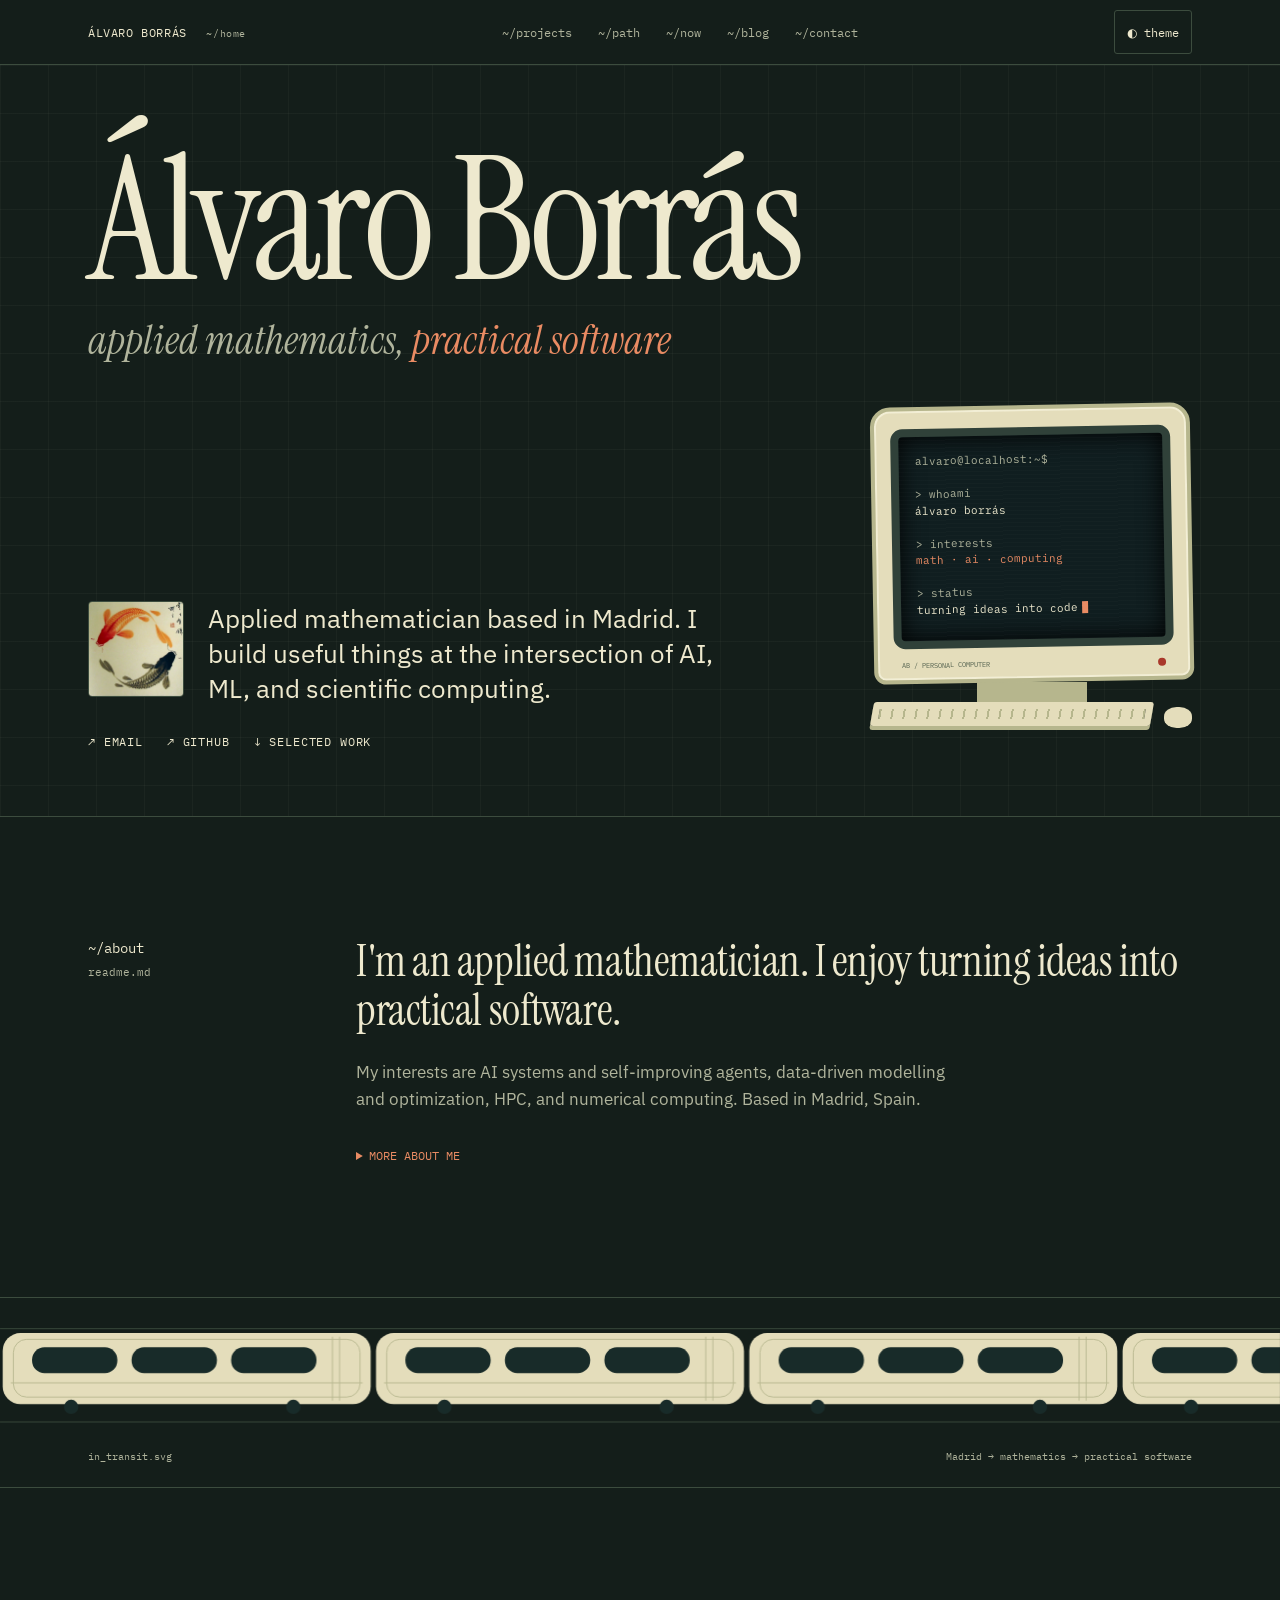
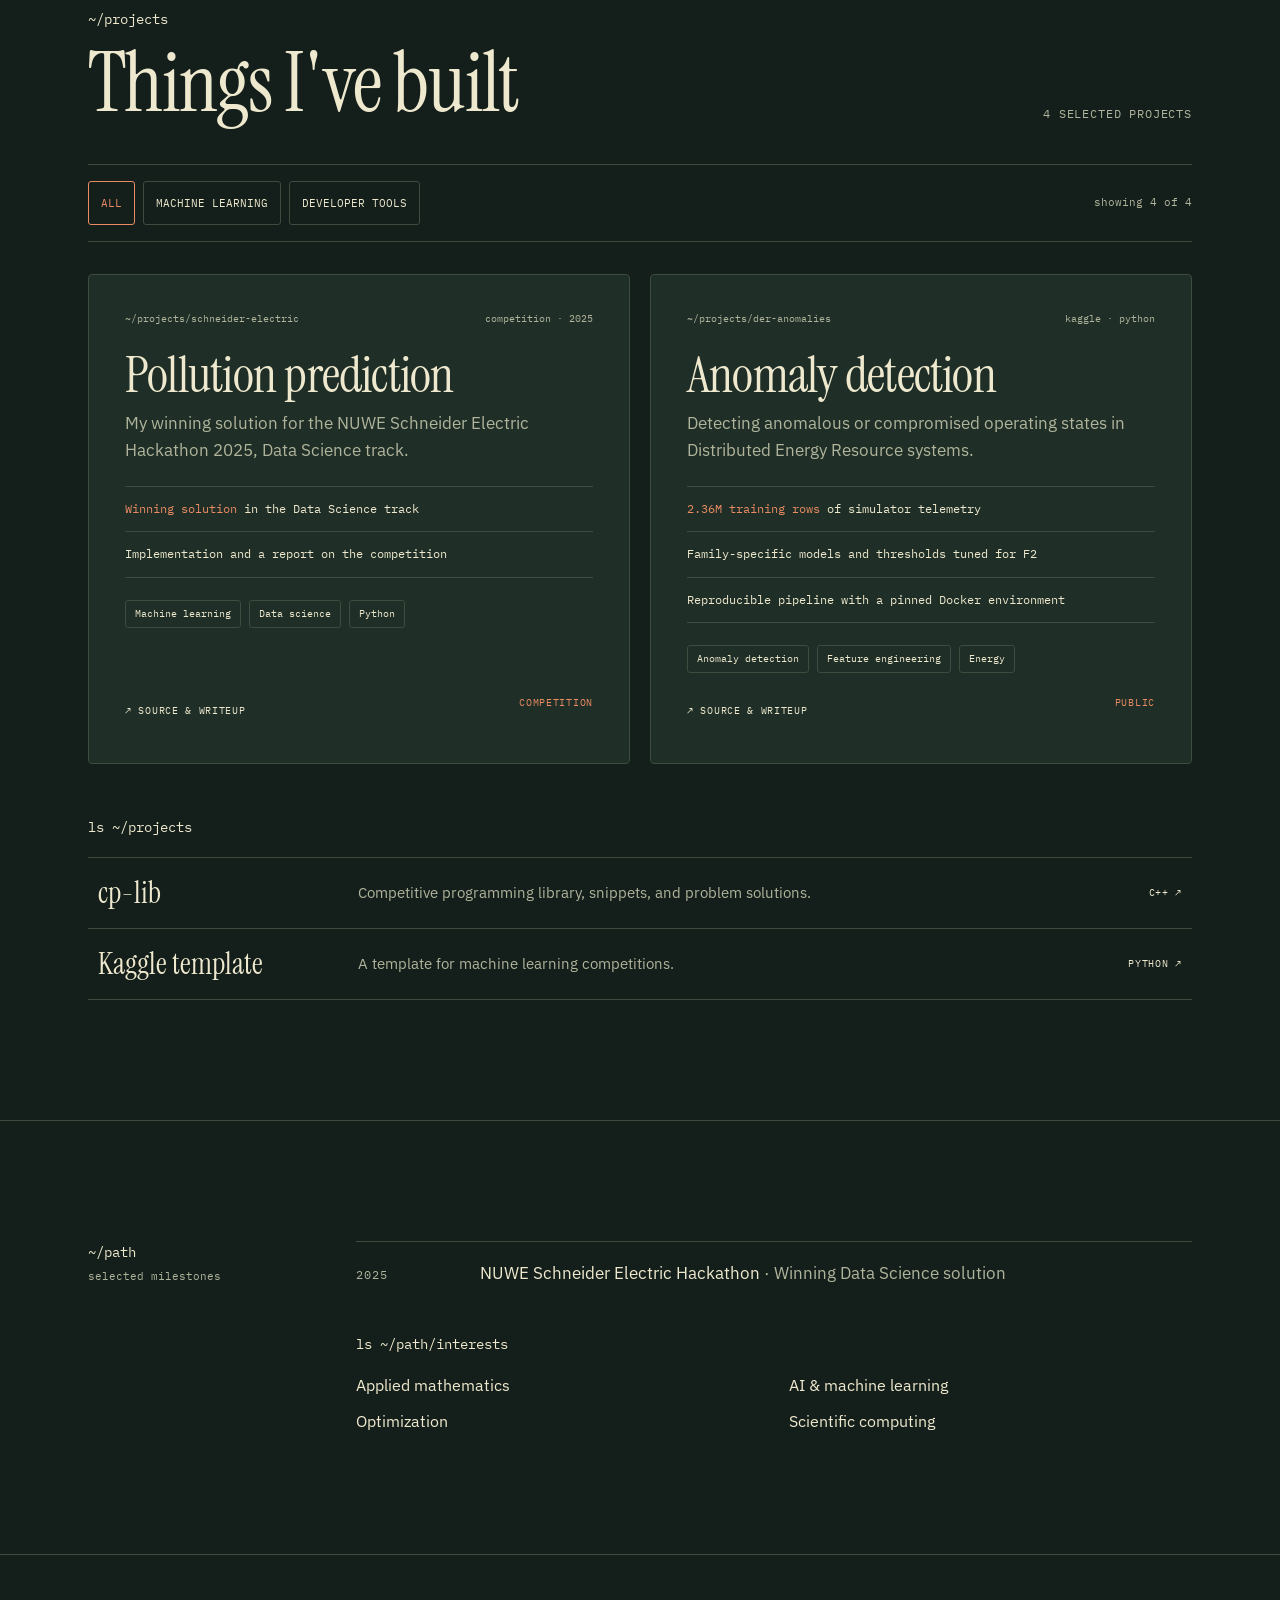
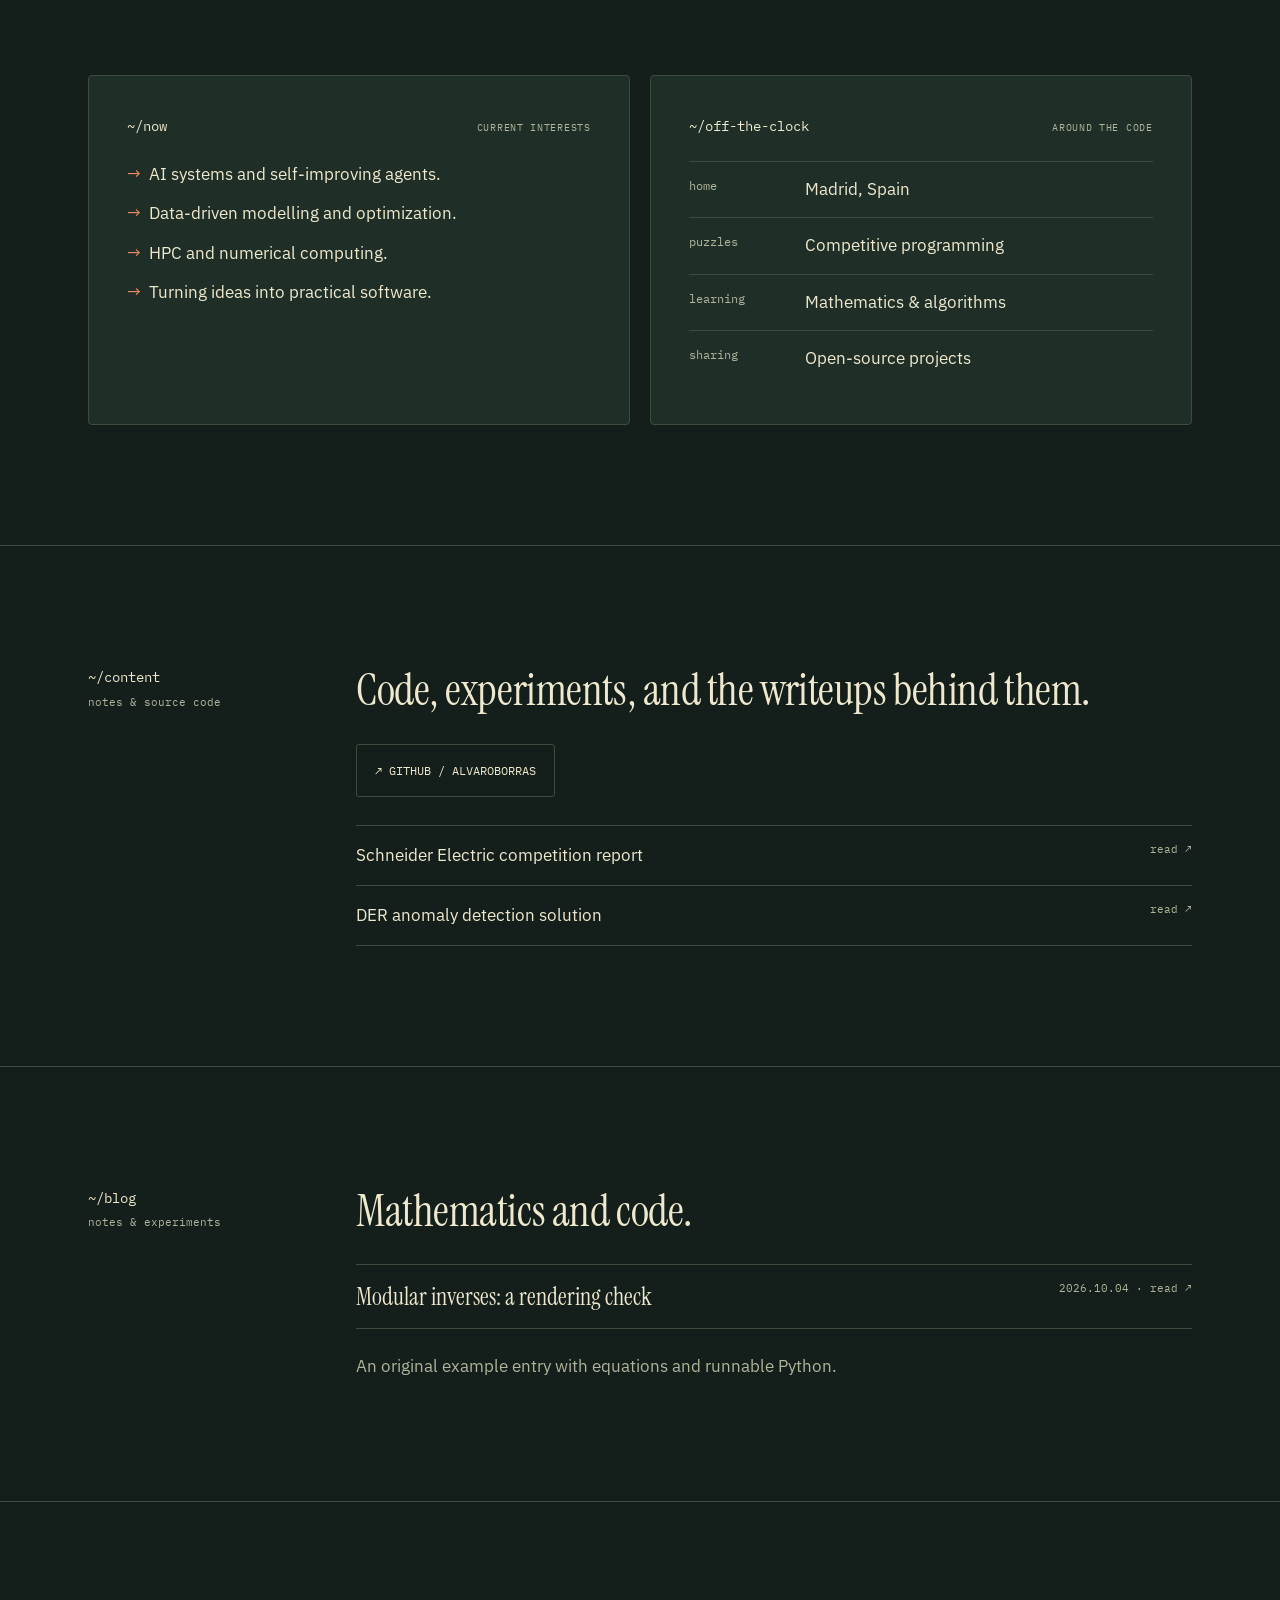
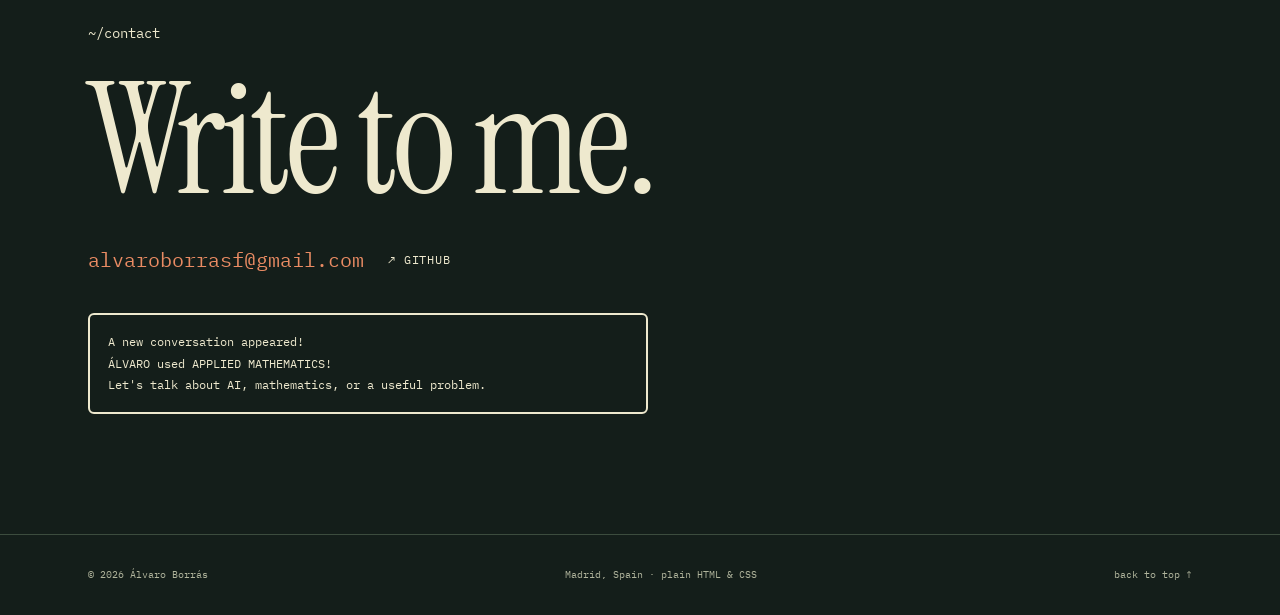
==== commit e5a65954: "Remove external author references from original blog demo" ====
--- a/index.html
+++ b/index.html
@@ -64,7 +64,7 @@
     <section id="path" class="sec" aria-labelledby="path-title"><div class="wrap split"><div class="section-label"><h2 id="path-title">~/path</h2><span>selected milestones</span></div><div><div class="path-row"><span class="mono muted">2025</span><div>NUWE Schneider Electric Hackathon <span class="muted">· Winning Data Science solution</span></div></div><p class="dir path-note">ls ~/path/interests</p><div class="interest-list"><span>Applied mathematics</span><span>AI & machine learning</span><span>Optimization</span><span>Scientific computing</span></div></div></div></section>
     <section id="now" class="sec" aria-labelledby="now-title"><div class="wrap twin"><div class="panel"><div class="panel-heading"><h2 id="now-title" class="dir">~/now</h2><span class="mono muted">current interests</span></div><ul class="now-list"><li>AI systems and self-improving agents.</li><li>Data-driven modelling and optimization.</li><li>HPC and numerical computing.</li><li>Turning ideas into practical software.</li></ul></div><div class="panel"><div class="panel-heading"><h2 class="dir">~/off-the-clock</h2><span class="mono muted">around the code</span></div><dl class="kv"><div><dt>home</dt><dd>Madrid, Spain</dd></div><div><dt>puzzles</dt><dd>Competitive programming</dd></div><div><dt>learning</dt><dd>Mathematics & algorithms</dd></div><div><dt>sharing</dt><dd>Open-source projects</dd></div></dl></div></div></section>
     <section id="content" class="sec" aria-labelledby="content-title"><div class="wrap split"><div class="section-label"><h2 id="content-title">~/content</h2><span>notes & source code</span></div><div><p class="about-lead">Code, experiments, and the writeups behind them.</p><a class="social" href="https://github.com/alvaroborras">↗ github / alvaroborras</a><div class="writing"><a href="https://github.com/alvaroborras/Schneider-Electric-pollution/blob/master/report.md">Schneider Electric competition report <span>read ↗</span></a><a href="https://github.com/alvaroborras/Anomaly-Detection-DER-Systems/blob/main/docs/writeup.md">DER anomaly detection solution <span>read ↗</span></a></div></div></div></section>
-    <section id="blog" class="sec" aria-labelledby="blog-title"><div class="wrap split"><div class="section-label"><h2 id="blog-title">~/blog</h2><span>notes & experiments</span></div><div><p class="about-lead">Mathematics and code.</p><div class="writing"><a href="blog/modular-inverses-rendering-check/"><span class="blog-title">Modular inverses: a rendering check</span><span><time datetime="2026-10-04">2026.10.04</time> · read ↗</span></a></div><p class="about-body">An original example entry with equations and runnable Python. Reference reading: <a class="accent" href="https://purplesyringa.moe/blog/faster-practical-modular-inversion/">Faster practical modular inversion by purplesyringa ↗</a>.</p></div></div></section>
+    <section id="blog" class="sec" aria-labelledby="blog-title"><div class="wrap split"><div class="section-label"><h2 id="blog-title">~/blog</h2><span>notes & experiments</span></div><div><p class="about-lead">Mathematics and code.</p><div class="writing"><a href="blog/modular-inverses-rendering-check/"><span class="blog-title">Modular inverses: a rendering check</span><span><time datetime="2026-10-04">2026.10.04</time> · read ↗</span></a></div><p class="about-body">An original example entry with equations and runnable Python.</p></div></div></section>
     <section id="contact" class="sec contact" aria-labelledby="contact-title"><div class="wrap"><p class="dir">~/contact</p><h2 id="contact-title">Write to me.</h2><div class="mail"><a href="mailto:alvaroborrasf@gmail.com">alvaroborrasf@gmail.com</a><a class="mono" href="https://github.com/alvaroborras">↗ github</a></div><div class="battle">A new conversation appeared!<br>ÁLVARO used APPLIED MATHEMATICS!<br>Let's talk about AI, mathematics, or a useful problem.</div></div></section>
   </main>
   <footer><div class="wrap"><span>© 2026 Álvaro Borrás</span><span>Madrid, Spain · plain HTML & CSS</span><a href="#main">back to top ↑</a></div></footer>
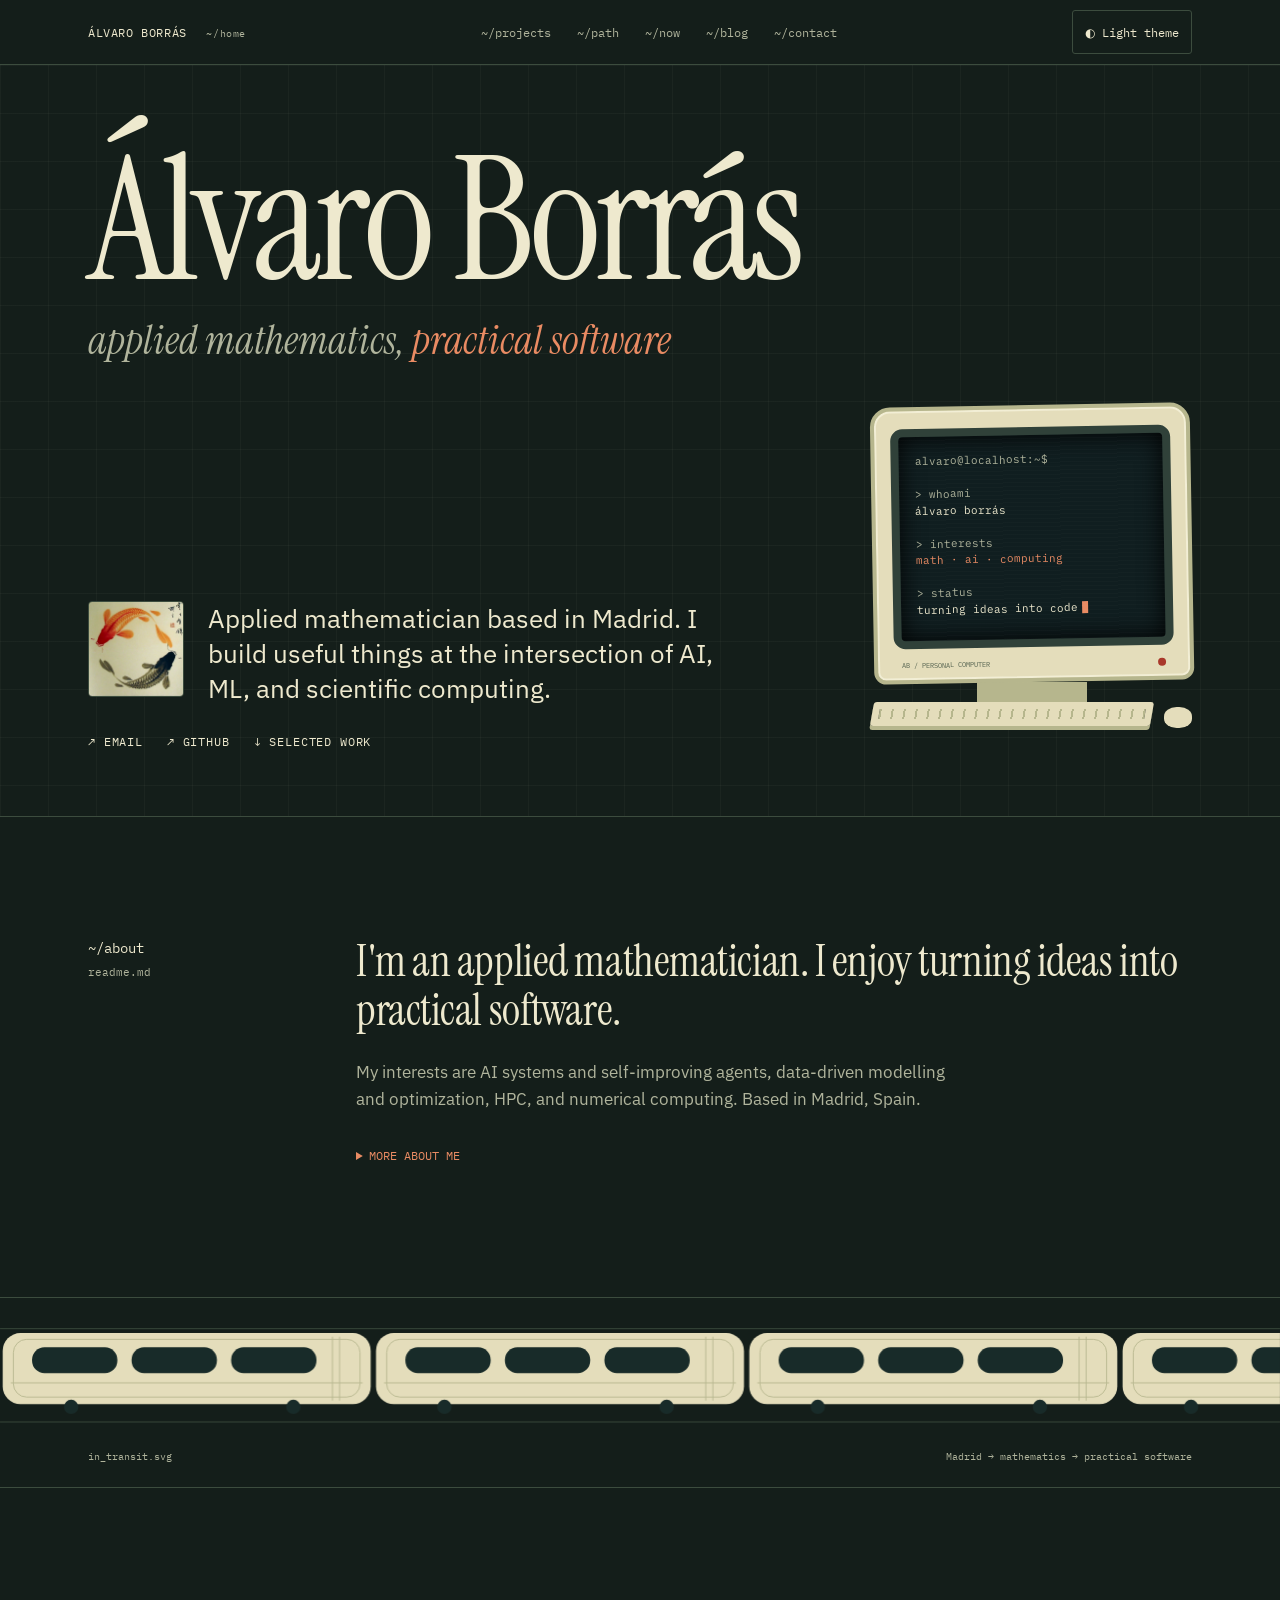
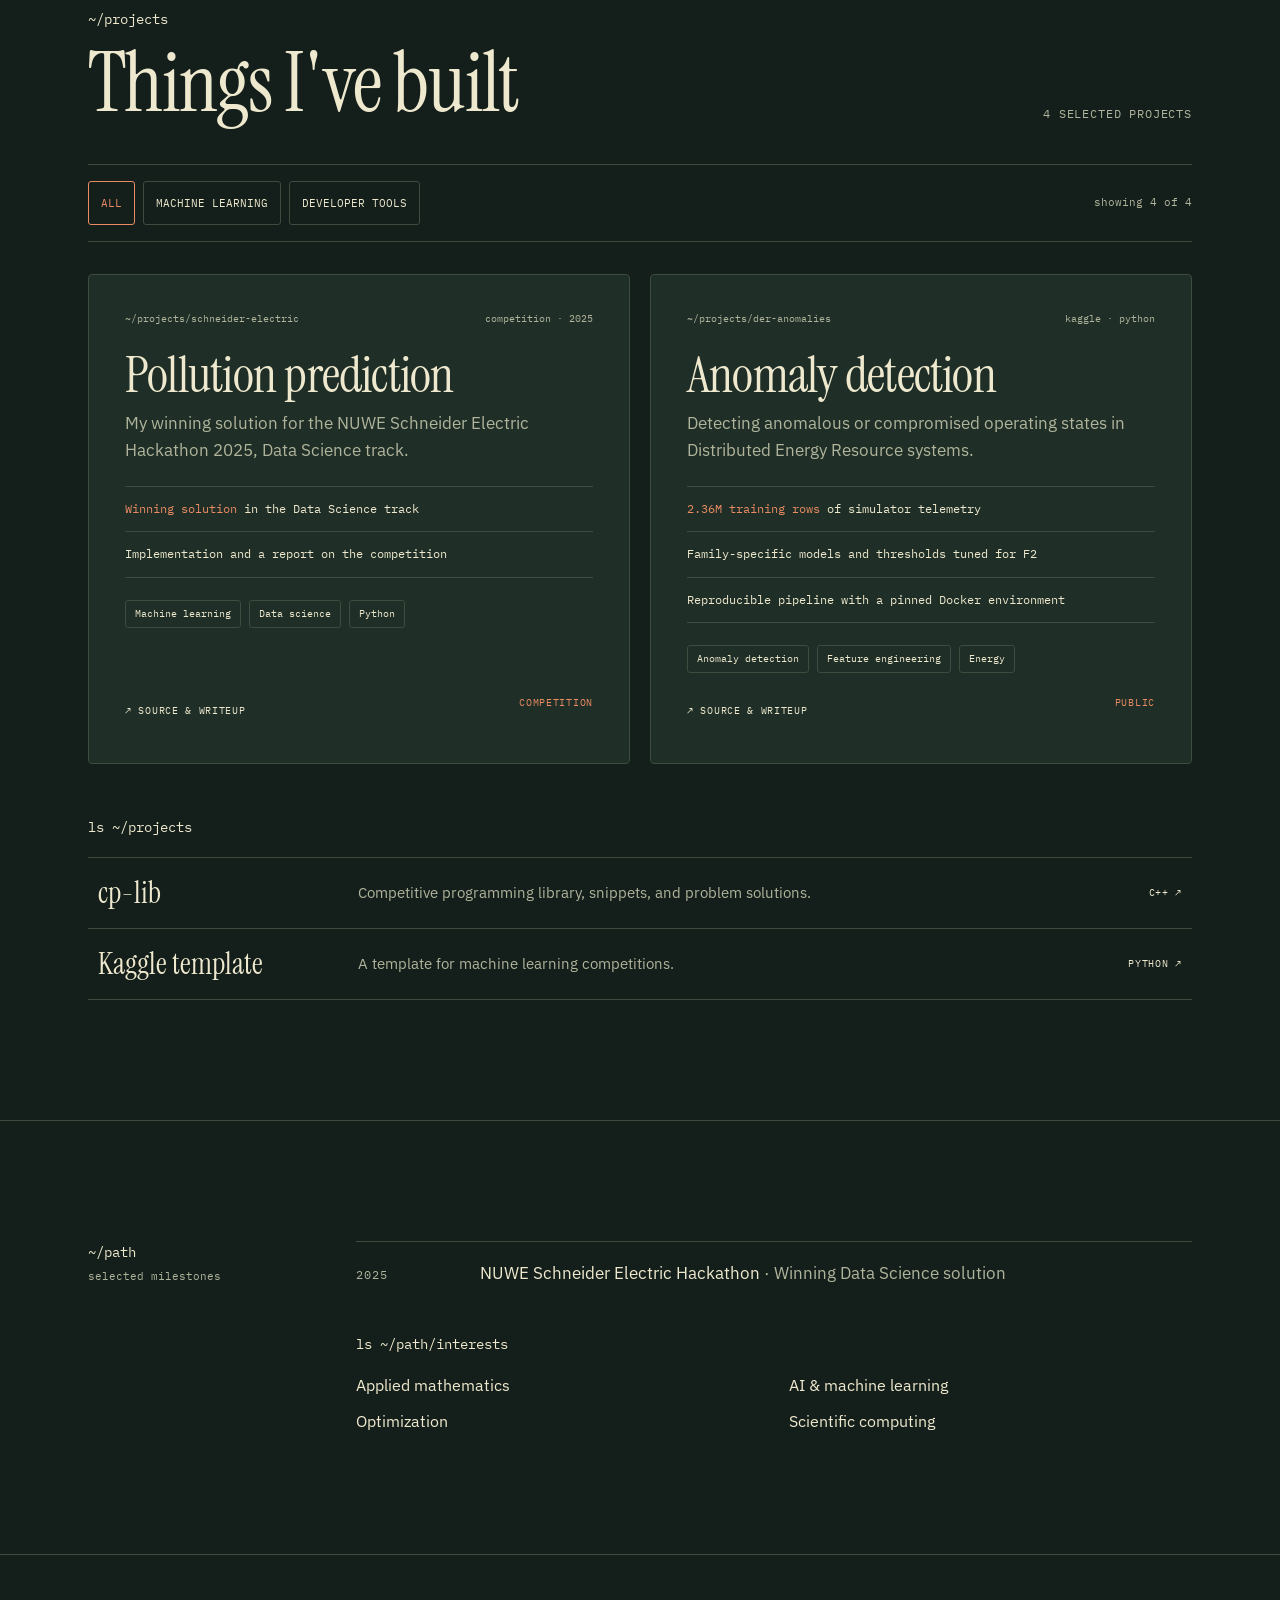
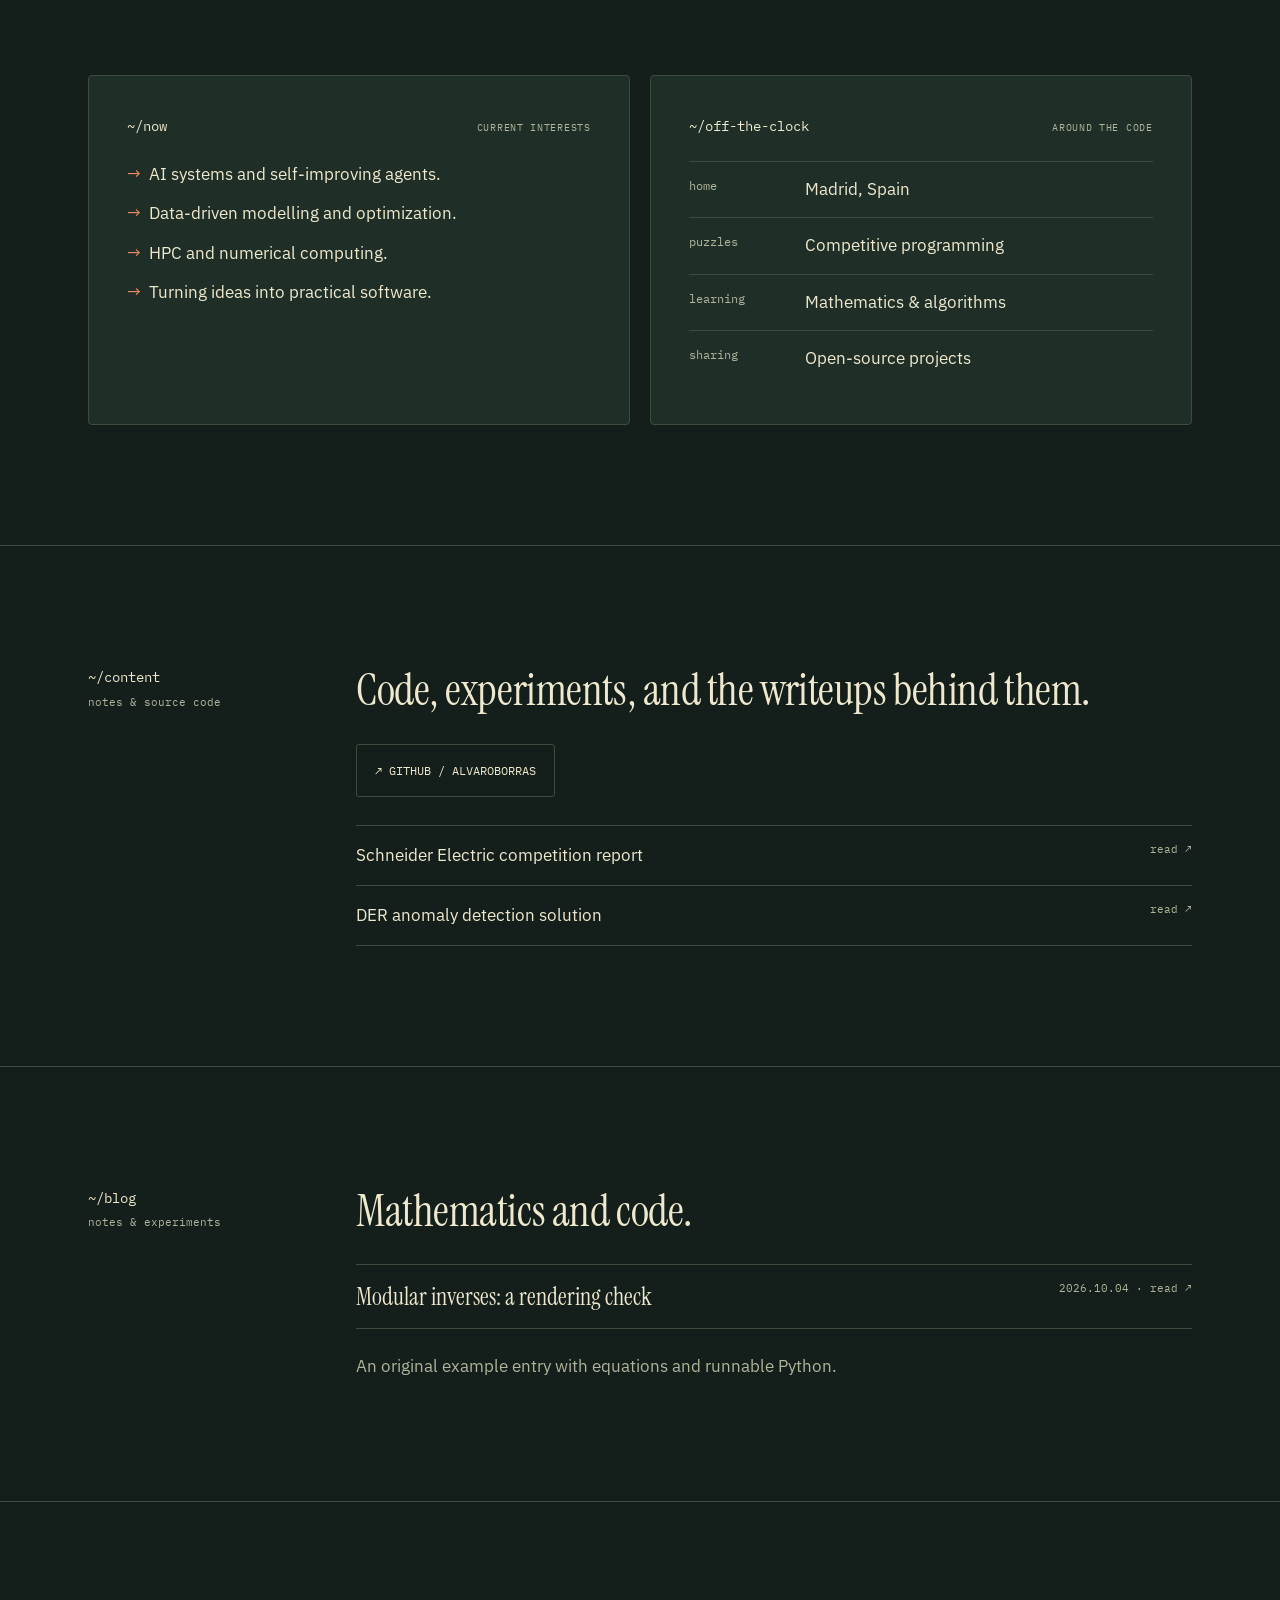
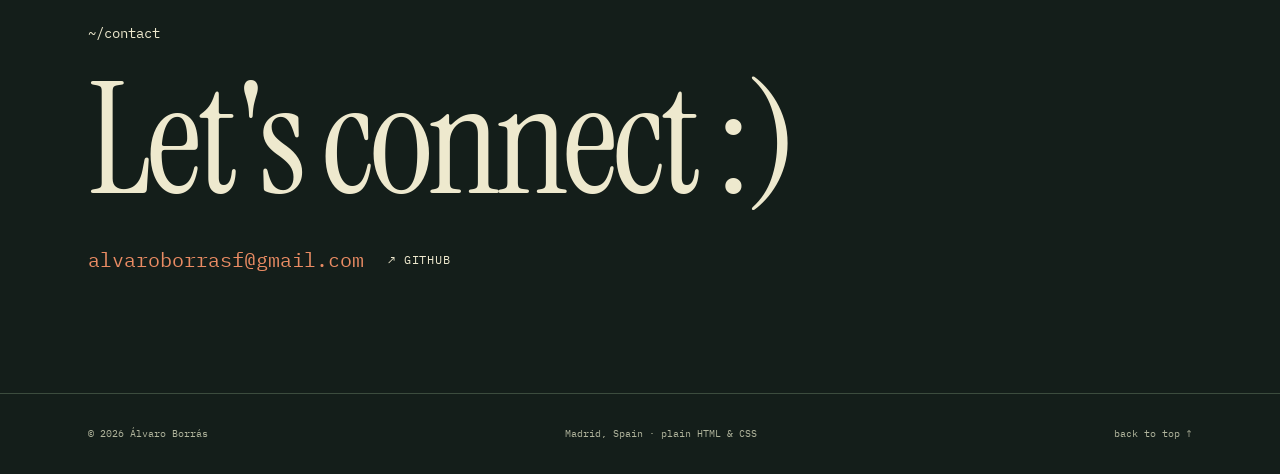
==== commit 43e1c7e1: "Simplify contact section and remember light or dark theme" ====
--- a/index.html
+++ b/index.html
@@ -19,7 +19,7 @@
     <div class="wrap top-inner">
       <a class="brand" href="#main">ÁLVARO BORRÁS <span class="muted">~/home</span></a>
       <nav aria-label="Main navigation"><a href="#projects">~/projects</a><a href="#path">~/path</a><a href="#now">~/now</a><a href="#blog">~/blog</a><a href="#contact">~/contact</a></nav>
-      <button id="theme" type="button" aria-label="Use light theme" aria-pressed="false" hidden>◐ <span>theme</span></button>
+      <button id="theme" type="button" aria-label="Use light theme" aria-pressed="false" hidden>◐ <span>Light theme</span></button>
     </div>
   </header>
   <main id="main">
@@ -65,7 +65,7 @@
     <section id="now" class="sec" aria-labelledby="now-title"><div class="wrap twin"><div class="panel"><div class="panel-heading"><h2 id="now-title" class="dir">~/now</h2><span class="mono muted">current interests</span></div><ul class="now-list"><li>AI systems and self-improving agents.</li><li>Data-driven modelling and optimization.</li><li>HPC and numerical computing.</li><li>Turning ideas into practical software.</li></ul></div><div class="panel"><div class="panel-heading"><h2 class="dir">~/off-the-clock</h2><span class="mono muted">around the code</span></div><dl class="kv"><div><dt>home</dt><dd>Madrid, Spain</dd></div><div><dt>puzzles</dt><dd>Competitive programming</dd></div><div><dt>learning</dt><dd>Mathematics & algorithms</dd></div><div><dt>sharing</dt><dd>Open-source projects</dd></div></dl></div></div></section>
     <section id="content" class="sec" aria-labelledby="content-title"><div class="wrap split"><div class="section-label"><h2 id="content-title">~/content</h2><span>notes & source code</span></div><div><p class="about-lead">Code, experiments, and the writeups behind them.</p><a class="social" href="https://github.com/alvaroborras">↗ github / alvaroborras</a><div class="writing"><a href="https://github.com/alvaroborras/Schneider-Electric-pollution/blob/master/report.md">Schneider Electric competition report <span>read ↗</span></a><a href="https://github.com/alvaroborras/Anomaly-Detection-DER-Systems/blob/main/docs/writeup.md">DER anomaly detection solution <span>read ↗</span></a></div></div></div></section>
     <section id="blog" class="sec" aria-labelledby="blog-title"><div class="wrap split"><div class="section-label"><h2 id="blog-title">~/blog</h2><span>notes & experiments</span></div><div><p class="about-lead">Mathematics and code.</p><div class="writing"><a href="blog/modular-inverses-rendering-check/"><span class="blog-title">Modular inverses: a rendering check</span><span><time datetime="2026-10-04">2026.10.04</time> · read ↗</span></a></div><p class="about-body">An original example entry with equations and runnable Python.</p></div></div></section>
-    <section id="contact" class="sec contact" aria-labelledby="contact-title"><div class="wrap"><p class="dir">~/contact</p><h2 id="contact-title">Write to me.</h2><div class="mail"><a href="mailto:alvaroborrasf@gmail.com">alvaroborrasf@gmail.com</a><a class="mono" href="https://github.com/alvaroborras">↗ github</a></div><div class="battle">A new conversation appeared!<br>ÁLVARO used APPLIED MATHEMATICS!<br>Let's talk about AI, mathematics, or a useful problem.</div></div></section>
+    <section id="contact" class="sec contact" aria-labelledby="contact-title"><div class="wrap"><p class="dir">~/contact</p><h2 id="contact-title">Let's connect :)</h2><div class="mail"><a href="mailto:alvaroborrasf@gmail.com">alvaroborrasf@gmail.com</a><a class="mono" href="https://github.com/alvaroborras">↗ github</a></div></div></section>
   </main>
   <footer><div class="wrap"><span>© 2026 Álvaro Borrás</span><span>Madrid, Spain · plain HTML & CSS</span><a href="#main">back to top ↑</a></div></footer>
 </body>
--- a/style.css
+++ b/style.css
@@ -6,8 +6,8 @@
 :root[data-theme=light]{color-scheme:light;--bg:#eee9ce;--surface:#e2ddbd;--ink:#182b29;--muted:#566451;--line:#b6b68d;--accent:#a9382a;--grid:#182b290d}
 *{box-sizing:border-box}html{scroll-behavior:smooth;scroll-padding-top:84px}body{margin:0;background:var(--bg);color:var(--ink);font:17px/1.6 var(--sans);-webkit-font-smoothing:antialiased}a{color:inherit;text-decoration:none}a:hover{color:var(--accent)}button{font:inherit;color:inherit;cursor:pointer}button:hover{border-color:var(--accent)}:focus-visible{outline:2px solid var(--accent);outline-offset:5px}[hidden]{display:none!important}h1,h2,h3,p,figure{margin:0}h1,h2,h3{font-weight:400}section{border-bottom:1px solid var(--line)}.wrap{max-width:1200px;margin-inline:auto;padding-inline:clamp(20px,5vw,48px)}.muted{color:var(--muted)}.accent{color:var(--accent)}.mono,.dir,.section-label,.links,.tags,.card-top,.card-foot,.filters,.train figcaption,footer{font-family:var(--mono);font-size:12px}.mono,.links,.card-foot{text-transform:uppercase;letter-spacing:.07em}.dir{font-size:14px}.skip{position:absolute;top:-100px;left:10px;z-index:100;background:var(--accent);color:var(--bg);padding:10px}.skip:focus{top:10px}.top{position:sticky;top:0;z-index:10;background:var(--bg);border-bottom:1px solid var(--line)}.top-inner{min-height:64px;display:flex;align-items:center;justify-content:space-between;gap:20px}.brand{font:12px var(--mono);letter-spacing:.05em}.brand span{margin-left:12px;font-size:10px}nav{display:flex;gap:26px;font:12px var(--mono);color:var(--muted)}#theme{border:1px solid var(--line);background:transparent;border-radius:3px;min-height:44px;padding:0 12px;font:12px var(--mono)}
 .hero{background-image:linear-gradient(var(--grid) 1px,transparent 1px),linear-gradient(90deg,var(--grid) 1px,transparent 1px);background-size:48px 48px}.hero>.wrap{padding-block:78px 64px}h1{font:clamp(64px,13.5vw,176px)/.9 var(--serif);letter-spacing:-.035em}.tagline{font:italic clamp(26px,3.4vw,40px)/1.15 var(--serif);color:var(--muted);margin-top:18px}.tagline em{color:var(--accent)}.hero-row{display:flex;justify-content:space-between;align-items:flex-end;gap:40px;margin-top:42px}.hero-copy{max-width:640px}.lede-row{display:grid;grid-template-columns:96px 1fr;gap:24px;align-items:start}.portrait{width:96px;height:96px;object-fit:cover;border:1px solid var(--line);border-radius:4px}.lede{font-size:clamp(20px,2.2vw,26px);line-height:1.35}.links{display:flex;flex-wrap:wrap;gap:24px;margin-top:26px}.computer{width:320px;flex-shrink:0;position:relative;padding-bottom:26px}.monitor{background:#e4ddbb;border:4px solid #b6b68d;border-radius:20px 20px 12px 12px;padding:18px 16px 10px;transform:rotate(-1deg);box-shadow:inset 0 0 0 2px #f2eed5}.screen{border:8px solid #304139;border-radius:12px;background:#101e20;color:#eee9ce;min-height:220px;padding:16px;font:11px/1.5 var(--mono);box-shadow:inset 0 0 24px #000;position:relative}.screen:after{content:'';position:absolute;inset:0;pointer-events:none;background:repeating-linear-gradient(transparent 0 3px,#ffffff04 3px 4px)}.screen .muted{color:#b0b49c}.screen .accent{color:#e98b63}.monitor-bottom{display:flex;justify-content:space-between;align-items:center;padding:12px 8px 0;color:#566451;font:7px var(--mono)}.monitor-bottom i{width:8px;height:8px;background:#a9382a;border-radius:50%}.stand{height:20px;background:#b6b68d;width:110px;margin:auto}.keyboard{background:repeating-linear-gradient(90deg,#b6b68d 0 2px,#e4ddbb 2px 12px);border:7px solid #e4ddbb;border-radius:3px;width:280px;height:24px;transform:skew(-10deg);box-shadow:0 4px #b6b68d}.mouse{position:absolute;bottom:24px;right:0;width:28px;height:21px;border-radius:45%;background:#e4ddbb}.cursor{display:inline-block;width:6px;height:12px;background:#e98b63;vertical-align:-2px;margin-left:4px;animation:blink 1.1s step-end infinite}@keyframes blink{50%{opacity:0}}
-.sec{padding-block:clamp(70px,10vw,120px)}.split{display:grid;grid-template-columns:220px minmax(0,1fr);gap:48px}.section-label h2{font-size:14px}.section-label span{display:block;color:var(--muted);font-size:11px;margin-top:5px}.about-lead{font:clamp(30px,3.6vw,44px)/1.12 var(--serif);letter-spacing:-.01em}.about-body{max-width:62ch;color:var(--muted);margin-top:24px}.more{margin-top:20px}.more summary{font:12px var(--mono);text-transform:uppercase;color:var(--accent);cursor:pointer;min-height:44px;align-content:center}.more ul{list-style:none;margin:8px 0 0;padding:0;color:var(--muted)}.more li{padding:12px 0;border-top:1px solid var(--line)}.train{overflow:hidden;border-bottom:1px solid var(--line);padding:28px 0 22px}.train svg{display:block;width:100%;min-width:760px;height:auto}.train figcaption{display:flex;justify-content:space-between;gap:16px;margin-top:16px;color:var(--muted);font-size:10px}.project-heading{display:flex;justify-content:space-between;align-items:flex-end;gap:24px}.display{font:clamp(48px,6.5vw,84px)/.95 var(--serif);letter-spacing:-.02em;margin-top:14px}.filters{display:flex;flex-wrap:wrap;align-items:center;gap:8px;border-block:1px solid var(--line);margin-top:40px;padding-block:16px}.filters button{background:transparent;border:1px solid var(--line);border-radius:3px;min-height:44px;padding:6px 12px;font:11px var(--mono);text-transform:uppercase}.filters button[aria-pressed=true]{color:var(--accent);border-color:var(--accent)}#project-count{margin-left:auto;color:var(--muted);font-size:11px}.grid{display:grid;grid-template-columns:repeat(2,minmax(0,1fr));gap:20px;margin-top:32px}.card{background:var(--surface);border:1px solid var(--line);border-radius:4px;padding:clamp(24px,3vw,36px);display:flex;flex-direction:column;gap:22px;transition:transform .2s,border-color .2s}.card:hover{transform:translateY(-3px);border-color:var(--accent)}.card-top{display:flex;justify-content:space-between;flex-wrap:wrap;gap:6px;color:var(--muted);font-size:10px}.card h3{font:clamp(38px,4vw,52px)/1 var(--serif);letter-spacing:-.015em}.card>div>p{margin-top:10px;color:var(--muted)}.results{font:12px/1.7 var(--mono)}.results p{border-top:1px solid var(--line);padding:12px 0;margin:0!important;color:var(--ink)!important}.results p:last-child{border-bottom:1px solid var(--line)}.results strong{font-weight:400;color:var(--accent)}.tags{display:flex;flex-wrap:wrap;gap:8px;font-size:10px}.tags span{border:1px solid var(--line);border-radius:3px;padding:5px 9px}.card-foot{display:flex;justify-content:space-between;flex-wrap:wrap;gap:12px;margin-top:auto;font-size:10px}.card-foot a{padding-block:8px}.project-list{margin-top:52px}.project-list>.dir{margin-bottom:18px}.project-row{display:grid;grid-template-columns:240px 1fr 90px;align-items:center;gap:20px;border-top:1px solid var(--line);padding:20px 10px}.project-row:last-child{border-bottom:1px solid var(--line)}.project-name{font:30px/1 var(--serif)}.project-row>span:nth-child(2){font-size:15px;color:var(--muted)}.project-row .mono{text-align:right;font-size:10px}.path-row{display:grid;grid-template-columns:100px 1fr;gap:24px;align-items:baseline;border-top:1px solid var(--line);padding:18px 0}.path-row:last-of-type{border-bottom:1px solid var(--line)}.path-note{margin-top:28px}.interest-list{display:grid;grid-template-columns:1fr 1fr;gap:10px 30px;margin-top:18px;font-size:16px}.twin{display:grid;grid-template-columns:1fr 1fr;gap:20px}.panel{padding:clamp(24px,3vw,40px);background:var(--surface);border:1px solid var(--line);border-radius:4px}.panel-heading{display:flex;justify-content:space-between;flex-wrap:wrap;gap:12px;align-items:baseline}.panel-heading .mono{font-size:10px}.now-list{list-style:none;padding:0;margin:24px 0 0}.now-list li{margin-top:12px;padding-left:22px;position:relative}.now-list li:before{content:'→';position:absolute;left:0;color:var(--accent)}.kv{margin:24px 0 0}.kv div{display:grid;grid-template-columns:100px 1fr;gap:16px;border-top:1px solid var(--line);padding:14px 0}.kv dt{font:12px/1.6 var(--mono);color:var(--muted)}.kv dd{margin:0}.social{display:inline-block;border:1px solid var(--line);border-radius:3px;padding:18px;margin-top:28px;font:12px var(--mono);text-transform:uppercase}.writing{margin-top:28px}.writing a{display:flex;justify-content:space-between;gap:16px;border-top:1px solid var(--line);padding:16px 0}.writing a:last-child{border-bottom:1px solid var(--line)}.writing span{color:var(--muted);font:11px var(--mono);white-space:nowrap}.contact h2{font:clamp(64px,12vw,168px)/.9 var(--serif);letter-spacing:-.03em;margin-top:28px}.mail{display:flex;flex-wrap:wrap;align-items:center;gap:24px;margin-top:36px}.mail>a:first-child{font:clamp(15px,2vw,20px) var(--mono);color:var(--accent);overflow-wrap:anywhere}.battle{border:2px solid var(--ink);border-radius:6px;max-width:560px;margin-top:40px;padding:16px 18px;font:12px/1.8 var(--mono)}footer .wrap{display:flex;flex-wrap:wrap;justify-content:space-between;gap:16px;min-height:80px;align-items:center;padding-block:20px;color:var(--muted);font-size:10px}
+.sec{padding-block:clamp(70px,10vw,120px)}.split{display:grid;grid-template-columns:220px minmax(0,1fr);gap:48px}.section-label h2{font-size:14px}.section-label span{display:block;color:var(--muted);font-size:11px;margin-top:5px}.about-lead{font:clamp(30px,3.6vw,44px)/1.12 var(--serif);letter-spacing:-.01em}.about-body{max-width:62ch;color:var(--muted);margin-top:24px}.more{margin-top:20px}.more summary{font:12px var(--mono);text-transform:uppercase;color:var(--accent);cursor:pointer;min-height:44px;align-content:center}.more ul{list-style:none;margin:8px 0 0;padding:0;color:var(--muted)}.more li{padding:12px 0;border-top:1px solid var(--line)}.train{overflow:hidden;border-bottom:1px solid var(--line);padding:28px 0 22px}.train svg{display:block;width:100%;min-width:760px;height:auto}.train figcaption{display:flex;justify-content:space-between;gap:16px;margin-top:16px;color:var(--muted);font-size:10px}.project-heading{display:flex;justify-content:space-between;align-items:flex-end;gap:24px}.display{font:clamp(48px,6.5vw,84px)/.95 var(--serif);letter-spacing:-.02em;margin-top:14px}.filters{display:flex;flex-wrap:wrap;align-items:center;gap:8px;border-block:1px solid var(--line);margin-top:40px;padding-block:16px}.filters button{background:transparent;border:1px solid var(--line);border-radius:3px;min-height:44px;padding:6px 12px;font:11px var(--mono);text-transform:uppercase}.filters button[aria-pressed=true]{color:var(--accent);border-color:var(--accent)}#project-count{margin-left:auto;color:var(--muted);font-size:11px}.grid{display:grid;grid-template-columns:repeat(2,minmax(0,1fr));gap:20px;margin-top:32px}.card{background:var(--surface);border:1px solid var(--line);border-radius:4px;padding:clamp(24px,3vw,36px);display:flex;flex-direction:column;gap:22px;transition:transform .2s,border-color .2s}.card:hover{transform:translateY(-3px);border-color:var(--accent)}.card-top{display:flex;justify-content:space-between;flex-wrap:wrap;gap:6px;color:var(--muted);font-size:10px}.card h3{font:clamp(38px,4vw,52px)/1 var(--serif);letter-spacing:-.015em}.card>div>p{margin-top:10px;color:var(--muted)}.results{font:12px/1.7 var(--mono)}.results p{border-top:1px solid var(--line);padding:12px 0;margin:0!important;color:var(--ink)!important}.results p:last-child{border-bottom:1px solid var(--line)}.results strong{font-weight:400;color:var(--accent)}.tags{display:flex;flex-wrap:wrap;gap:8px;font-size:10px}.tags span{border:1px solid var(--line);border-radius:3px;padding:5px 9px}.card-foot{display:flex;justify-content:space-between;flex-wrap:wrap;gap:12px;margin-top:auto;font-size:10px}.card-foot a{padding-block:8px}.project-list{margin-top:52px}.project-list>.dir{margin-bottom:18px}.project-row{display:grid;grid-template-columns:240px 1fr 90px;align-items:center;gap:20px;border-top:1px solid var(--line);padding:20px 10px}.project-row:last-child{border-bottom:1px solid var(--line)}.project-name{font:30px/1 var(--serif)}.project-row>span:nth-child(2){font-size:15px;color:var(--muted)}.project-row .mono{text-align:right;font-size:10px}.path-row{display:grid;grid-template-columns:100px 1fr;gap:24px;align-items:baseline;border-top:1px solid var(--line);padding:18px 0}.path-row:last-of-type{border-bottom:1px solid var(--line)}.path-note{margin-top:28px}.interest-list{display:grid;grid-template-columns:1fr 1fr;gap:10px 30px;margin-top:18px;font-size:16px}.twin{display:grid;grid-template-columns:1fr 1fr;gap:20px}.panel{padding:clamp(24px,3vw,40px);background:var(--surface);border:1px solid var(--line);border-radius:4px}.panel-heading{display:flex;justify-content:space-between;flex-wrap:wrap;gap:12px;align-items:baseline}.panel-heading .mono{font-size:10px}.now-list{list-style:none;padding:0;margin:24px 0 0}.now-list li{margin-top:12px;padding-left:22px;position:relative}.now-list li:before{content:'→';position:absolute;left:0;color:var(--accent)}.kv{margin:24px 0 0}.kv div{display:grid;grid-template-columns:100px 1fr;gap:16px;border-top:1px solid var(--line);padding:14px 0}.kv dt{font:12px/1.6 var(--mono);color:var(--muted)}.kv dd{margin:0}.social{display:inline-block;border:1px solid var(--line);border-radius:3px;padding:18px;margin-top:28px;font:12px var(--mono);text-transform:uppercase}.writing{margin-top:28px}.writing a{display:flex;justify-content:space-between;gap:16px;border-top:1px solid var(--line);padding:16px 0}.writing a:last-child{border-bottom:1px solid var(--line)}.writing span{color:var(--muted);font:11px var(--mono);white-space:nowrap}.contact h2{font:clamp(64px,12vw,168px)/.9 var(--serif);letter-spacing:-.03em;margin-top:28px}.mail{display:flex;flex-wrap:wrap;align-items:center;gap:24px;margin-top:36px}.mail>a:first-child{font:clamp(15px,2vw,20px) var(--mono);color:var(--accent);overflow-wrap:anywhere}footer .wrap{display:flex;flex-wrap:wrap;justify-content:space-between;gap:16px;min-height:80px;align-items:center;padding-block:20px;color:var(--muted);font-size:10px}
 .writing .blog-title{font:24px/1.3 var(--serif);color:var(--ink);white-space:normal}.post{max-width:960px;padding-block:64px}.post-heading{border-bottom:1px solid var(--line);padding-bottom:36px}.post-heading h1{font:clamp(48px,7vw,88px)/1.02 var(--serif);letter-spacing:-.025em;margin-block:24px}.post-body{max-width:72ch;margin-top:36px}.post-body p{margin-block:22px}.post-body h2{font:36px/1.15 var(--serif);margin-top:48px}.post-body a{text-decoration:underline;text-underline-offset:4px;color:var(--accent)}.post-note{padding:20px 24px;border-left:3px solid var(--accent);background:var(--surface);color:var(--muted);font-size:15px}.post-body math{font-family:math;font-size:1.15em}.equation{overflow-x:auto;padding:22px 12px;background:var(--surface);border:1px solid var(--line);border-radius:4px}.equation math{min-width:max-content;font-size:1.35em}.post-body code{font: .85em/1.7 var(--mono)}.code-block{margin-block:24px;border:1px solid var(--line);border-radius:4px;overflow:hidden;background:var(--surface)}.code-block figcaption{padding:12px 20px;border-bottom:1px solid var(--line);color:var(--muted);font:12px var(--mono)}.code-block pre,.output{margin:0;padding:20px;overflow-x:auto;tab-size:4}.output{background:var(--surface);border:1px solid var(--line);border-radius:4px}.code-comment{color:var(--muted)}.code-number,.code-keyword{color:var(--accent)}.code-function{color:var(--ink);font-weight:bold}.code-string{color:var(--muted)}.post-back{display:inline-block;margin-top:48px;padding-block:12px}
 @media(max-width:900px){nav{gap:14px}.brand span{display:none}.split{grid-template-columns:1fr;gap:24px}.hero-row{align-items:center}.hero-copy{max-width:500px}.computer{width:260px}.screen{font-size:9px;padding:10px;min-height:195px}.keyboard{width:220px}.lede-row{grid-template-columns:64px 1fr;gap:16px}.portrait{width:64px;height:64px}.project-row{grid-template-columns:170px 1fr 65px}}
-@media(max-width:650px){nav{display:none}.top-inner{min-height:60px}.hero>.wrap{padding-block:50px 40px}.hero-row{flex-direction:column;align-items:flex-start;gap:36px}.computer{align-self:center;width:280px}.screen{font-size:10px}.keyboard{width:240px}.grid,.twin{grid-template-columns:1fr}.project-heading{align-items:flex-start;flex-direction:column;gap:14px}.project-row{grid-template-columns:1fr auto;gap:10px}.project-row>span:nth-child(2){grid-row:2;grid-column:1/-1}.project-row .mono{grid-row:1;grid-column:2}.train figcaption{flex-direction:column;gap:6px}.path-row{grid-template-columns:1fr;gap:4px}.interest-list{grid-template-columns:1fr}.writing a{font-size:15px}.filters #project-count{width:100%;margin:8px 0 0}.mail{gap:16px}.battle{font-size:11px}}
+@media(max-width:650px){nav{display:none}.top-inner{min-height:60px}.hero>.wrap{padding-block:50px 40px}.hero-row{flex-direction:column;align-items:flex-start;gap:36px}.computer{align-self:center;width:280px}.screen{font-size:10px}.keyboard{width:240px}.grid,.twin{grid-template-columns:1fr}.project-heading{align-items:flex-start;flex-direction:column;gap:14px}.project-row{grid-template-columns:1fr auto;gap:10px}.project-row>span:nth-child(2){grid-row:2;grid-column:1/-1}.project-row .mono{grid-row:1;grid-column:2}.train figcaption{flex-direction:column;gap:6px}.path-row{grid-template-columns:1fr;gap:4px}.interest-list{grid-template-columns:1fr}.writing a{font-size:15px}.filters #project-count{width:100%;margin:8px 0 0}.mail{gap:16px}}
 @media(prefers-reduced-motion:reduce){html{scroll-behavior:auto}*,*:before,*:after{animation:none!important;transition:none!important}}
